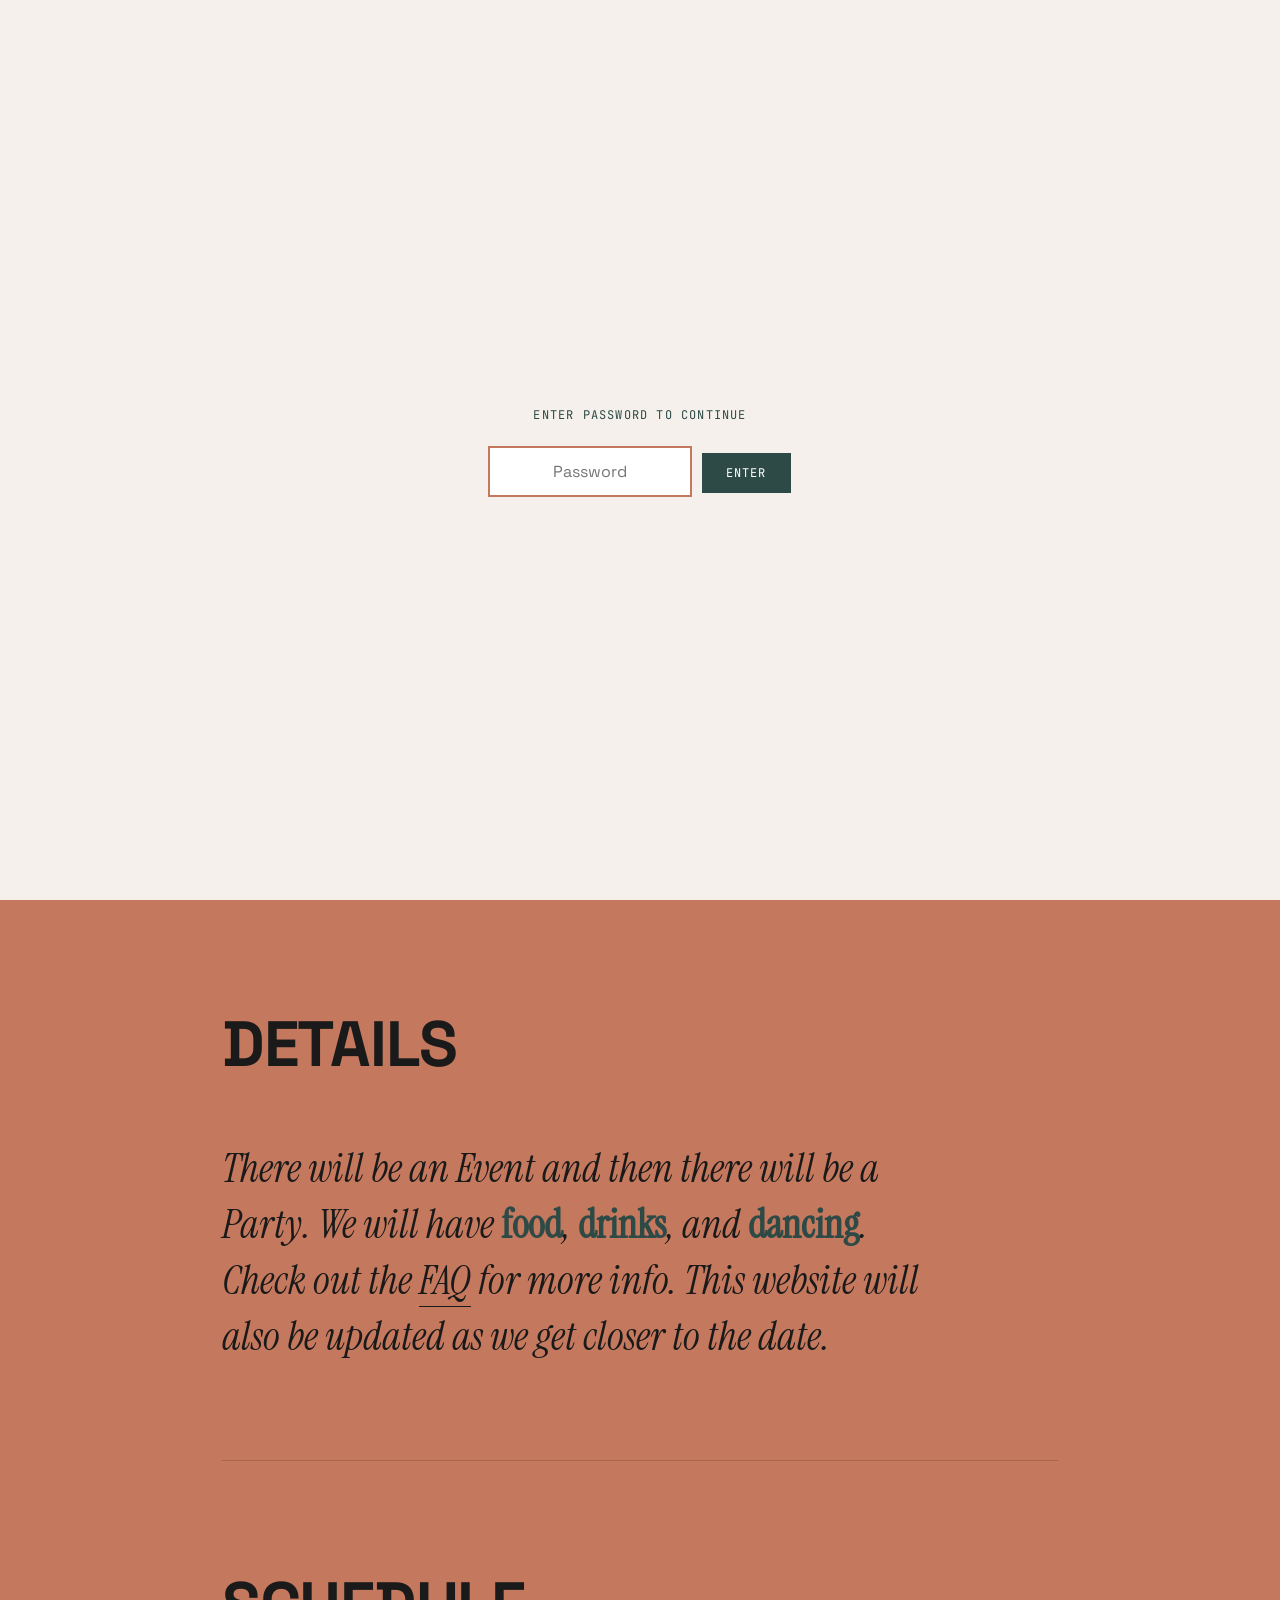
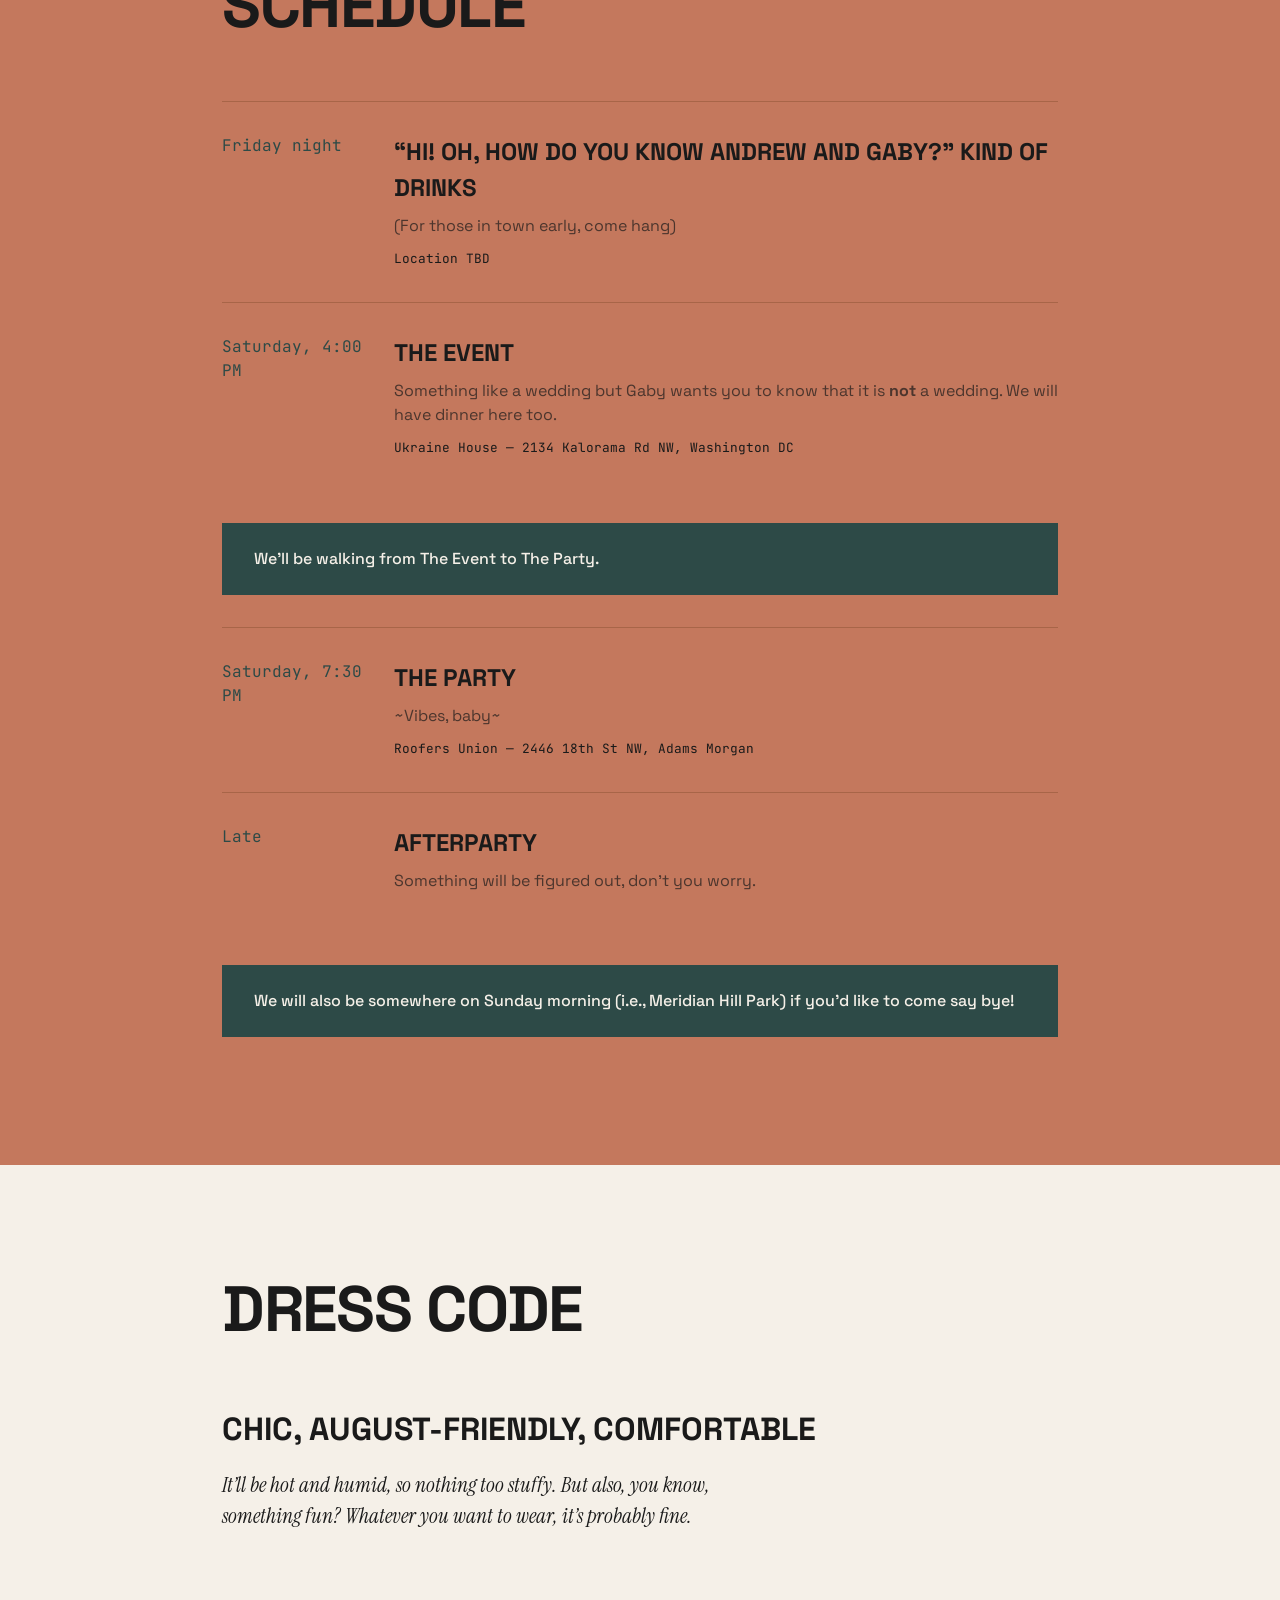
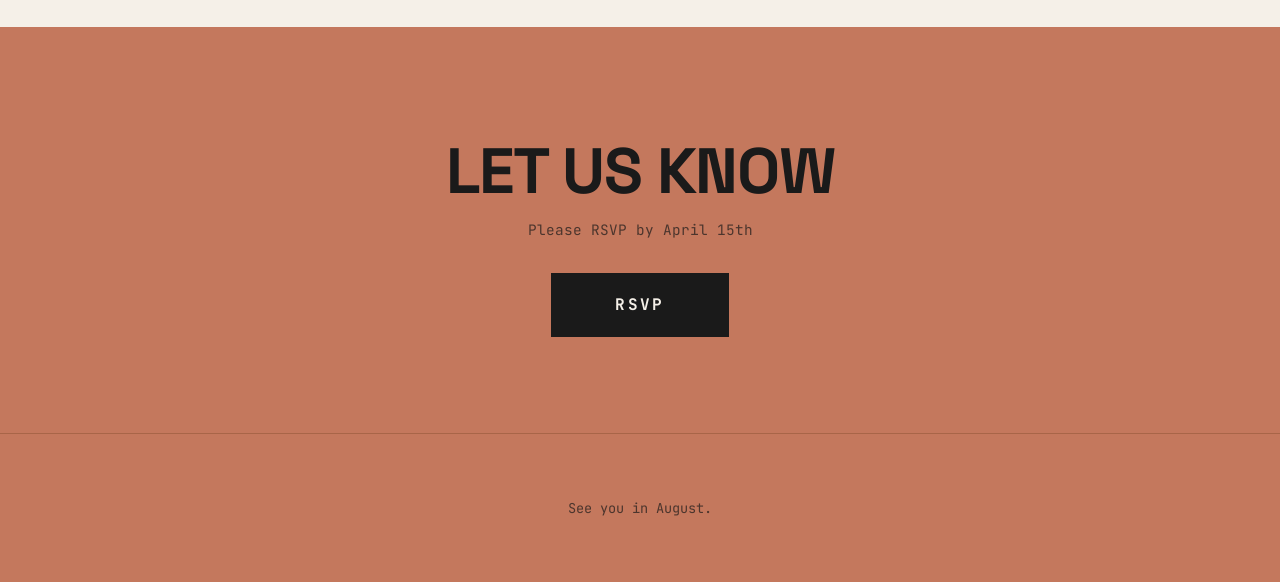
==== index.html @ 10177e4f "din" ====
<!DOCTYPE html>
<html lang="en">
<head>
    <meta charset="UTF-8">
    <meta name="viewport" content="width=device-width, initial-scale=1.0">
    <meta name="robots" content="noindex, nofollow">
    <title>Andrew & Gaby</title>
    <link rel="preconnect" href="https://fonts.googleapis.com">
    <link rel="preconnect" href="https://fonts.gstatic.com" crossorigin>
    <link href="https://fonts.googleapis.com/css2?family=Space+Grotesk:wght@400;500;700&family=Instrument+Serif:ital@0;1&family=JetBrains+Mono:wght@400;500&display=swap" rel="stylesheet">
    <link rel="stylesheet" href="styles.css">
</head>
<body>

    <!-- Password Gate -->
    <div id="password-gate">
        <div class="gate-content">
            <p class="gate-label">Enter password to continue</p>
            <form id="password-form">
                <input type="password" id="password-input" class="gate-input" placeholder="Password" autocomplete="off">
                <button type="submit" class="gate-button">Enter</button>
            </form>
            <p id="password-error" class="gate-error">Incorrect password</p>
        </div>
    </div>
    <style>
        body.locked { overflow: hidden; }
        #password-gate {
            position: fixed;
            top: 0; left: 0; right: 0; bottom: 0;
            background: #f5f0eb;
            display: flex;
            justify-content: center;
            align-items: center;
            z-index: 99999;
            transition: opacity 0.3s ease;
        }
        .gate-content { text-align: center; }
        .gate-label {
            font-family: 'JetBrains Mono', monospace;
            font-size: 12px;
            text-transform: uppercase;
            letter-spacing: 0.1em;
            color: #2d4a47;
            margin-bottom: 1.5rem;
        }
        .gate-input {
            font-family: 'Space Grotesk', sans-serif;
            font-size: 1rem;
            padding: 0.75rem 1rem;
            border: 1px solid #2d4a47;
            background: #fff;
            width: 200px;
            text-align: center;
        }
        .gate-input:focus { outline: 2px solid #c4785d; border-color: transparent; }
        .gate-button {
            font-family: 'JetBrains Mono', monospace;
            font-size: 12px;
            text-transform: uppercase;
            letter-spacing: 0.1em;
            background: #2d4a47;
            color: #fff;
            border: none;
            padding: 0.75rem 1.5rem;
            margin-left: 0.5rem;
            cursor: pointer;
            transition: background 0.2s;
        }
        .gate-button:hover { background: #c4785d; }
        .gate-error {
            font-family: 'Space Grotesk', sans-serif;
            font-size: 0.875rem;
            color: #c4785d;
            margin-top: 1rem;
            display: none;
        }
    </style>
    <script src="auth.js"></script>

    <nav class="nav">
        <a href="index.html" class="nav-logo">A & G</a>
        <div class="nav-links">
            <a href="faq.html">FAQ</a>
            <a href="rsvp.html" class="nav-rsvp">RSVP</a>
        </div>
    </nav>

    <section class="hero">
        <div class="hero-content">
            <p class="hero-tag">An Event is occurring</p>
            <h1 class="hero-names">
                <span>Andrew</span>
                <span class="amp">and</span>
                <span>Gaby</span>
            </h1>
            <div class="hero-meta">
                <div class="hero-meta-item">
                    <span class="label">Date</span>
                    Saturday, August 15th, 2026
                </div>
                <div class="hero-meta-item">
                    <span class="label">Location</span>
                    Washington, DC
                </div>
                <div class="hero-meta-item">
                    <span class="label">Huh? What&rsquo;s this?</span>
                    An Event and then a Party.
                </div>
            </div>
            <a href="rsvp.html" class="hero-cta">RSVP</a>
        </div>
        <div class="hero-photo">
            <div class="hero-photo-frame">
                <img src="IMG_8632.jpeg" alt="Andrew and Gaby">
            </div>
        </div>
    </section>

    <div class="content">
        <section>
            <div class="section-header">
                <h2 class="section-title">Details</h2>
            </div>
            <p class="deal-text">
                There will be an Event and then there will be a Party. We will have <strong>food</strong>,
                <strong>drinks</strong>, and <strong>dancing</strong>.
            </p>
            <p class="deal-text">
                Check out the <a href="faq.html">FAQ</a> for more info. This website will also be updated as we get closer to the date.
            </p>
        </section>

        <section>
            <div class="section-header">
                <h2 class="section-title">Schedule</h2>
            </div>

            <div class="schedule-item">
                <span class="schedule-time">Friday night</span>
                <div class="schedule-event">
                    <h3>&ldquo;Hi! Oh, how do you know Andrew and Gaby?&rdquo; kind of drinks</h3>
                    <p>(For those in town early, come hang)</p>
                    <span class="venue">Location TBD</span>
                </div>
            </div>

            <div class="schedule-item">
                <span class="schedule-time">Saturday, 4:00 PM</span>
                <div class="schedule-event">
                    <h3>The Event</h3>
                    <p> Something like a wedding but Gaby wants you to know that it is <strong>not</strong> a wedding. We will have dinner here too.</p>
                    <span class="venue">Ukraine House — 2134 Kalorama Rd NW, Washington DC</span>
                </div>
            </div>

            <div class="callout">
                We&rsquo;ll be walking from The Event to The Party.
            </div>

            <div class="schedule-item">
                <span class="schedule-time">Saturday, 7:30 PM</span>
                <div class="schedule-event">
                    <h3>The Party</h3>
                    <p>~Vibes, baby~</p>
                    <span class="venue">Roofers Union — 2446 18th St NW, Adams Morgan</span>
                </div>
            </div>

            <div class="schedule-item">
                <span class="schedule-time">Late</span>
                <div class="schedule-event">
                    <h3>Afterparty</h3>
                    <p>Something will be figured out, don&rsquo;t you worry.</p>
                </div>
            </div>

            <div class="callout">
                We will also be somewhere on Sunday morning (i.e., Meridian Hill Park) if you&rsquo;d like to come say bye!
            </div>

        </section>
    </div>

    <section class="dress-section">
        <div class="content">
            <div class="section-header">
                <h2 class="section-title">Dress Code</h2>
            </div>

            <p class="dress-main">Chic, August-friendly, comfortable</p>
            <p class="dress-sub">
                It&rsquo;ll be hot and humid, so nothing too stuffy. But also, you know, something fun? Whatever you want to wear, it&rsquo;s probably fine.
            </p>
        </div>
    </section>

    <div class="content">
        <section class="rsvp-section">
            <h2 class="section-title">Let Us Know</h2>
            <p>Please RSVP by April 15th</p>
            <a href="rsvp.html" class="rsvp-button">RSVP</a>
        </section>
    </div>

    <footer>
        <p class="footer-sub">See you in August.</p>
    </footer>

    <div class="easter-egg" id="easter-egg">are you a bozo?</div>

    <div class="bozo-screen" id="bozo-screen">
        <p class="bozo-text">then you better make an appearance</p>
    </div>

    <style>
        .easter-egg {
            position: fixed;
            bottom: 10px;
            right: 14px;
            font-family: 'JetBrains Mono', monospace;
            font-size: 11px;
            color: #8a5038;
            cursor: pointer;
            opacity: 0.55;
            transition: opacity 0.2s;
            z-index: 50;
        }
        .easter-egg:hover {
            opacity: 0.85;
        }
        .bozo-screen {
            position: fixed;
            top: 0;
            left: 0;
            right: 0;
            bottom: 0;
            background: #000;
            display: flex;
            justify-content: center;
            align-items: center;
            z-index: 9999;
            opacity: 0;
            pointer-events: none;
            transition: opacity 0.8s ease;
        }
        .bozo-screen.active {
            opacity: 1;
            pointer-events: auto;
        }
        .bozo-text {
            font-family: 'Instrument Serif', serif;
            font-style: italic;
            font-size: clamp(1.5rem, 5vw, 3rem);
            color: #fff;
            text-align: center;
            padding: 2rem;
            opacity: 0;
            transform: translateY(20px);
            transition: opacity 1.2s ease 0.5s, transform 1.2s ease 0.5s;
        }
        .bozo-screen.active .bozo-text {
            opacity: 1;
            transform: translateY(0);
        }
    </style>

    <script>
        const easterEgg = document.getElementById('easter-egg');
        const bozoScreen = document.getElementById('bozo-screen');

        easterEgg.addEventListener('click', () => {
            bozoScreen.classList.add('active');
        });

        bozoScreen.addEventListener('click', () => {
            bozoScreen.classList.remove('active');
        });
    </script>

</body>
</html>
---- styles.css ----
:root {
    --bg: #c4785d;
    --bg-dark: #a86548;
    --white: #faf8f5;
    --cream: #f5f0e8;
    --ink: #1a1a1a;
    --accent: #2d4a47;
}

* {
    margin: 0;
    padding: 0;
    box-sizing: border-box;
}

html {
    scroll-behavior: smooth;
}

body {
    font-family: 'Space Grotesk', sans-serif;
    background-color: var(--bg);
    color: var(--ink);
    line-height: 1.5;
    overflow-x: hidden;
}

::selection {
    background: var(--accent);
    color: var(--white);
}

a {
    color: var(--ink);
    text-decoration: none;
    border-bottom: 1px solid var(--ink);
}

a:hover {
    background: var(--ink);
    color: var(--cream);
}

/* Nav */
.nav {
    position: fixed;
    top: 0;
    left: 0;
    right: 0;
    display: flex;
    justify-content: space-between;
    align-items: center;
    padding: 1.5rem 2rem;
    z-index: 100;
}

.nav-logo {
    font-family: 'JetBrains Mono', monospace;
    font-size: 0.9rem;
    border: none;
}

.nav-logo:hover {
    background: none;
    color: var(--ink);
}

.nav-links {
    display: flex;
    gap: 2rem;
}

.nav-links a {
    font-family: 'JetBrains Mono', monospace;
    font-size: 0.8rem;
    text-transform: uppercase;
    letter-spacing: 0.1em;
    border: none;
}

.nav-links a:hover {
    background: none;
    color: var(--accent);
}

.nav-rsvp {
    padding: 0.5rem 1rem;
    border: 1px solid var(--ink) !important;
}

.nav-rsvp:hover {
    background: var(--ink) !important;
    color: var(--cream) !important;
}

/* Hero */
.hero {
    min-height: 100vh;
    display: grid;
    grid-template-columns: 1fr 1fr;
    align-items: center;
    padding: 2rem;
    gap: 4rem;
}

.hero-content {
    display: flex;
    flex-direction: column;
    justify-content: center;
}

.hero-tag {
    font-family: 'JetBrains Mono', monospace;
    font-size: 0.75rem;
    text-transform: uppercase;
    letter-spacing: 0.2em;
    color: var(--accent);
    margin-bottom: 2rem;
}

.hero-names {
    font-size: clamp(3rem, 10vw, 8rem);
    font-weight: 700;
    line-height: 0.9;
    text-transform: uppercase;
    letter-spacing: -0.03em;
}

.hero-names span {
    display: block;
}

.hero-names .amp {
    font-family: 'Instrument Serif', serif;
    font-style: italic;
    font-weight: 400;
    color: var(--accent);
    font-size: 0.6em;
    text-transform: lowercase;
}

.hero-meta {
    margin-top: 3rem;
    display: flex;
    gap: 3rem;
    flex-wrap: wrap;
}

.hero-meta-item {
    font-family: 'JetBrains Mono', monospace;
    font-size: 0.85rem;
}

.hero-meta-item .label {
    color: var(--accent);
    display: block;
    margin-bottom: 0.25rem;
}

.hero-cta {
    margin-top: 3rem;
    display: inline-block;
    padding: 1rem 3rem;
    border: 2px solid var(--ink);
    font-family: 'JetBrains Mono', monospace;
    font-size: 1rem;
    text-transform: uppercase;
    letter-spacing: 0.15em;
    transition: all 0.2s ease;
    align-self: flex-start;
}

.hero-cta:hover {
    background: var(--ink);
    color: var(--cream);
}

/* Hero photo */
.hero-photo {
    display: flex;
    justify-content: center;
    align-items: center;
}

.hero-photo-frame {
    position: relative;
    width: 100%;
    max-width: 450px;
    aspect-ratio: 1;
}

.hero-photo-frame::before {
    content: '';
    position: absolute;
    top: 12px;
    left: 12px;
    right: -12px;
    bottom: -12px;
    background: var(--accent);
    z-index: 0;
}

.hero-photo-frame img {
    position: relative;
    width: 100%;
    height: 100%;
    object-fit: cover;
    object-position: center 30%;
    z-index: 1;
    border: 4px solid var(--cream);
}

/* Main content */
.content {
    max-width: 900px;
    margin: 0 auto;
    padding: 0 2rem;
}

section {
    padding: 6rem 0;
    border-bottom: 1px solid var(--bg-dark);
}

section:last-of-type {
    border-bottom: none;
}

.section-header {
    display: flex;
    justify-content: space-between;
    align-items: baseline;
    margin-bottom: 3rem;
    flex-wrap: wrap;
    gap: 1rem;
}

.section-title {
    font-size: clamp(2rem, 8vw, 4rem);
    font-weight: 700;
    text-transform: uppercase;
    letter-spacing: -0.02em;
}

.section-number {
    font-family: 'JetBrains Mono', monospace;
    font-size: 0.85rem;
    color: var(--accent);
}

/* The Deal section */
.deal-text {
    font-family: 'Instrument Serif', serif;
    font-size: clamp(1.5rem, 4vw, 2.5rem);
    font-style: italic;
    line-height: 1.4;
    max-width: 700px;
}

.deal-text strong {
    color: var(--accent);
    font-style: normal;
}

/* Schedule */
.schedule-item {
    display: grid;
    grid-template-columns: 140px 1fr;
    gap: 2rem;
    padding: 2rem 0;
    border-top: 1px solid var(--bg-dark);
}

.schedule-item:first-of-type {
    border-top: none;
}

.schedule-time {
    font-family: 'JetBrains Mono', monospace;
    font-size: 1rem;
    color: var(--accent);
}

.schedule-event h3 {
    font-size: 1.5rem;
    font-weight: 700;
    text-transform: uppercase;
    margin-bottom: 0.5rem;
}

.schedule-event p {
    color: var(--ink);
    opacity: 0.7;
    margin-bottom: 0.5rem;
}

.schedule-event .venue {
    font-family: 'JetBrains Mono', monospace;
    font-size: 0.8rem;
}

.callout {
    background: var(--accent);
    color: var(--cream);
    padding: 1.5rem 2rem;
    margin: 2rem 0;
    font-weight: 500;
}

/* Dress code */
.dress-section {
    background: var(--cream);
    color: var(--ink);
    margin: 0;
    padding: 6rem 2rem;
}

.dress-section .section-title {
    color: var(--ink);
}

.dress-section .section-number {
    color: var(--bg);
}

.dress-main {
    font-size: 2rem;
    font-weight: 700;
    text-transform: uppercase;
    margin-bottom: 1rem;
}

.dress-sub {
    font-family: 'Instrument Serif', serif;
    font-size: 1.3rem;
    font-style: italic;
    max-width: 500px;
}

/* Info grid */
.info-grid {
    display: grid;
    grid-template-columns: repeat(auto-fit, minmax(280px, 1fr));
    gap: 1px;
    background: var(--bg-dark);
    margin-top: 2rem;
}

.info-card {
    background: var(--bg);
    padding: 2rem;
}

.info-card h3 {
    font-size: 1rem;
    text-transform: uppercase;
    letter-spacing: 0.05em;
    margin-bottom: 1rem;
    color: var(--accent);
}

.info-card p {
    opacity: 0.8;
    font-size: 0.95rem;
}

/* RSVP section */
.rsvp-section {
    text-align: center;
    padding: 6rem 0;
}

.rsvp-section p {
    opacity: 0.7;
    margin-bottom: 2rem;
    font-family: 'JetBrains Mono', monospace;
    font-size: 0.9rem;
}

.rsvp-button {
    display: inline-block;
    padding: 1.25rem 4rem;
    background: var(--ink);
    color: var(--cream);
    font-family: 'JetBrains Mono', monospace;
    font-size: 1rem;
    font-weight: 700;
    text-transform: uppercase;
    letter-spacing: 0.15em;
    border: none;
    transition: all 0.2s ease;
}

.rsvp-button:hover {
    background: var(--accent);
    color: var(--white);
}

/* Footer */
footer {
    padding: 4rem 2rem;
    text-align: center;
    border-top: 1px solid var(--bg-dark);
}

.footer-sub {
    font-family: 'JetBrains Mono', monospace;
    font-size: 0.85rem;
    opacity: 0.7;
}

/* Page header (for sub-pages) */
.page-header {
    padding: 8rem 2rem 4rem;
    border-bottom: 1px solid var(--bg-dark);
}

.page-header h1 {
    font-size: clamp(3rem, 10vw, 6rem);
    font-weight: 700;
    text-transform: uppercase;
    letter-spacing: -0.02em;
}

/* FAQ styles */
.faq-item {
    padding: 2rem 0;
    border-bottom: 1px solid var(--bg-dark);
}

.faq-item:last-child {
    border-bottom: none;
}

.faq-question {
    font-size: 1.2rem;
    font-weight: 700;
    text-transform: uppercase;
    margin-bottom: 1rem;
    color: var(--accent);
}

.faq-answer {
    opacity: 0.8;
    max-width: 600px;
    line-height: 1.7;
}

/* Form styles */
.form-section {
    padding: 4rem 0;
}

.form-group {
    margin-bottom: 2rem;
}

.form-label {
    display: block;
    font-family: 'JetBrains Mono', monospace;
    font-size: 0.8rem;
    text-transform: uppercase;
    letter-spacing: 0.1em;
    margin-bottom: 0.75rem;
    color: var(--accent);
}

.form-input,
.form-select,
.form-textarea {
    width: 100%;
    padding: 1rem;
    background: var(--cream);
    border: 2px solid var(--bg-dark);
    color: var(--ink);
    font-family: 'Space Grotesk', sans-serif;
    font-size: 1rem;
    transition: border-color 0.2s ease;
}

.form-input:focus,
.form-select:focus,
.form-textarea:focus {
    outline: none;
    border-color: var(--accent);
}

.form-select {
    cursor: pointer;
    appearance: none;
    background-image: url("data:image/svg+xml,%3Csvg xmlns='http://www.w3.org/2000/svg' width='12' height='12' viewBox='0 0 12 12'%3E%3Cpath fill='%232d4a47' d='M6 8L1 3h10z'/%3E%3C/svg%3E");
    background-repeat: no-repeat;
    background-position: right 1rem center;
}

.form-select option {
    background: var(--cream);
    color: var(--ink);
}

.form-textarea {
    min-height: 120px;
    resize: vertical;
}

.form-row {
    display: grid;
    grid-template-columns: repeat(auto-fit, minmax(200px, 1fr));
    gap: 2rem;
}

.form-submit {
    display: inline-block;
    padding: 1.25rem 4rem;
    background: var(--ink);
    color: var(--cream);
    font-family: 'JetBrains Mono', monospace;
    font-size: 1rem;
    font-weight: 700;
    text-transform: uppercase;
    letter-spacing: 0.15em;
    border: none;
    cursor: pointer;
    transition: all 0.2s ease;
    margin-top: 1rem;
}

.form-submit:hover {
    background: var(--accent);
    color: var(--white);
}

.form-note {
    font-size: 0.85rem;
    opacity: 0.7;
    margin-top: 0.5rem;
}

/* Success message */
.success-message {
    display: none;
    text-align: center;
    padding: 4rem 2rem;
}

.success-message.show {
    display: block;
}

.success-message h2 {
    font-size: 2rem;
    margin-bottom: 1rem;
}

.success-message p {
    opacity: 0.7;
}

/* Back link */
.back-link {
    display: inline-block;
    font-family: 'JetBrains Mono', monospace;
    font-size: 0.85rem;
    opacity: 0.7;
    border: none;
    margin-bottom: 2rem;
}

.back-link:hover {
    opacity: 1;
    background: none;
}

.back-link::before {
    content: '<- ';
}

/* Mobile */
@media (max-width: 900px) {
    .hero {
        grid-template-columns: 1fr;
        gap: 3rem;
        padding-top: 6rem;
    }

    .hero-photo {
        order: -1;
    }

    .hero-photo-frame {
        max-width: 350px;
    }
}

@media (max-width: 600px) {
    .schedule-item {
        grid-template-columns: 1fr;
        gap: 0.5rem;
    }

    .hero-meta {
        gap: 2rem;
    }

    .nav {
        padding: 1rem;
    }

    .nav-links {
        gap: 1rem;
    }

    .form-row {
        grid-template-columns: 1fr;
    }

    .hero-photo-frame {
        max-width: 280px;
    }
}

/* Hover states */
.schedule-item:hover .schedule-time {
    color: var(--ink);
}

.info-card:hover h3 {
    color: var(--ink);
}
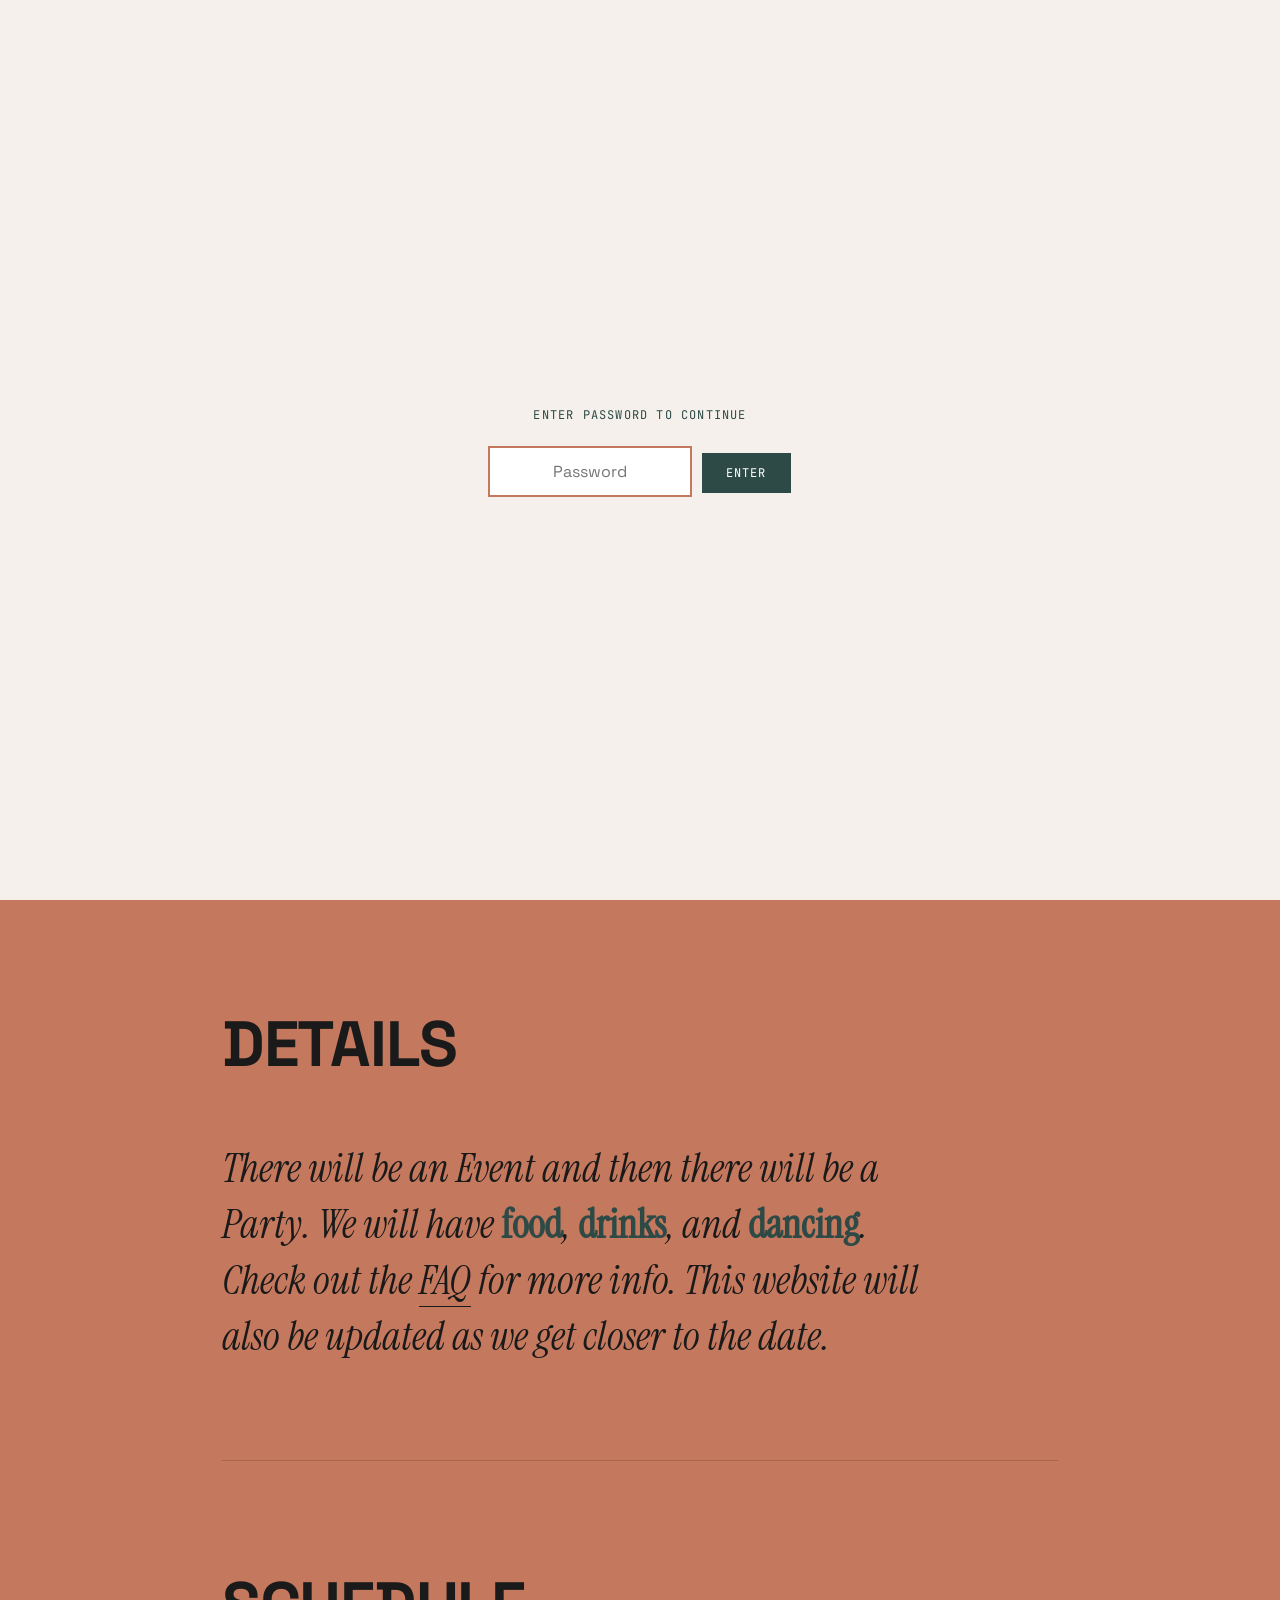
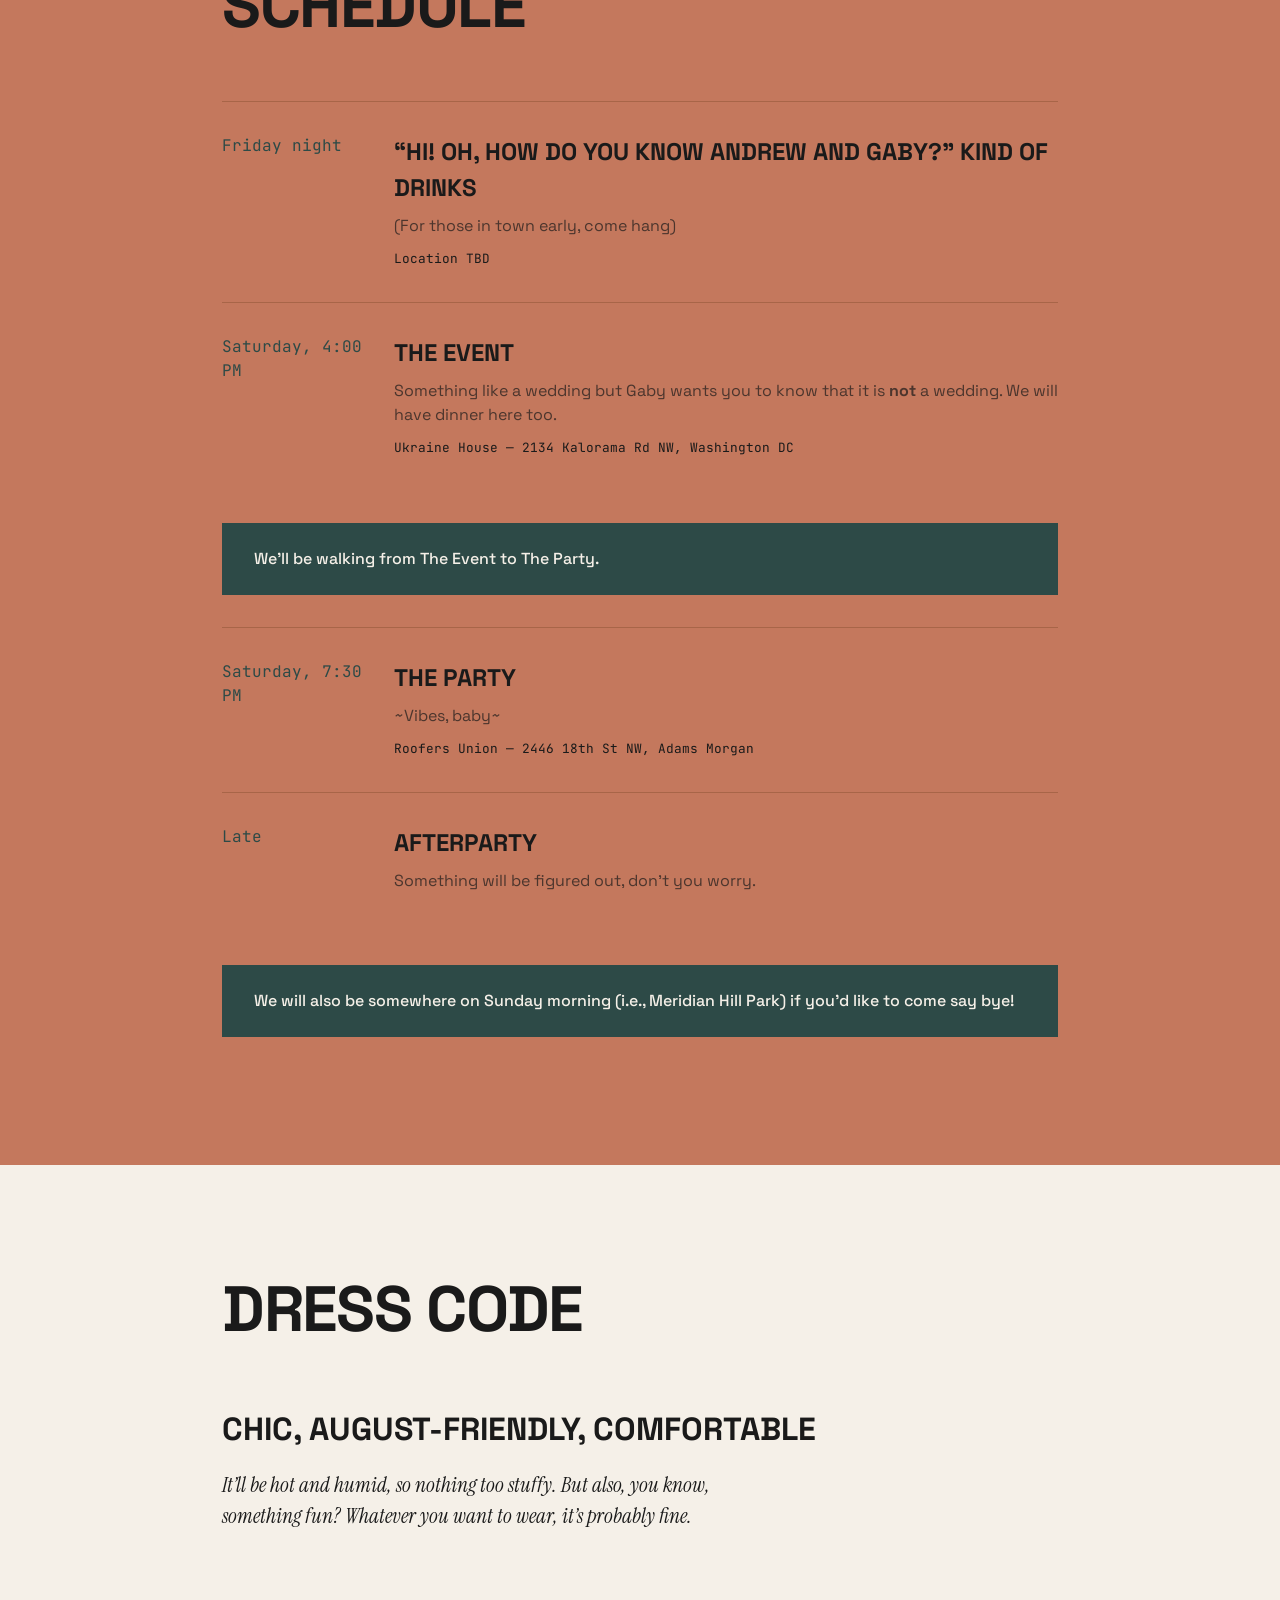
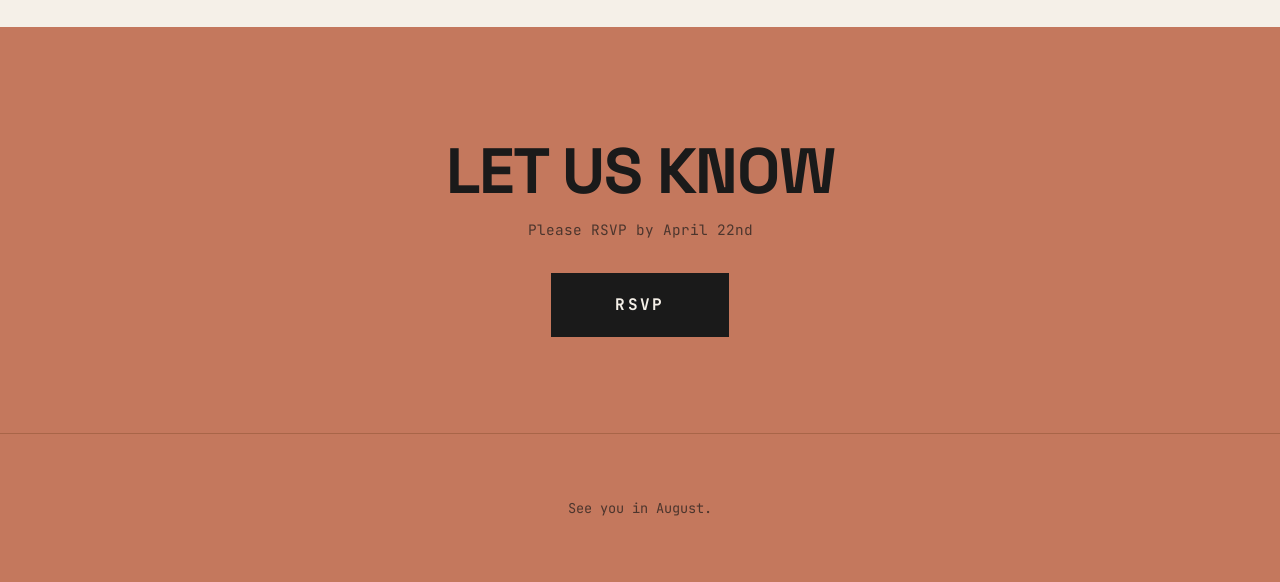
==== commit a71514a1: "rsvp" ====
--- a/index.html
+++ b/index.html
@@ -198,7 +198,7 @@
     <div class="content">
         <section class="rsvp-section">
             <h2 class="section-title">Let Us Know</h2>
-            <p>Please RSVP by April 15th</p>
+            <p>Please RSVP by April 22nd</p>
             <a href="rsvp.html" class="rsvp-button">RSVP</a>
         </section>
     </div>
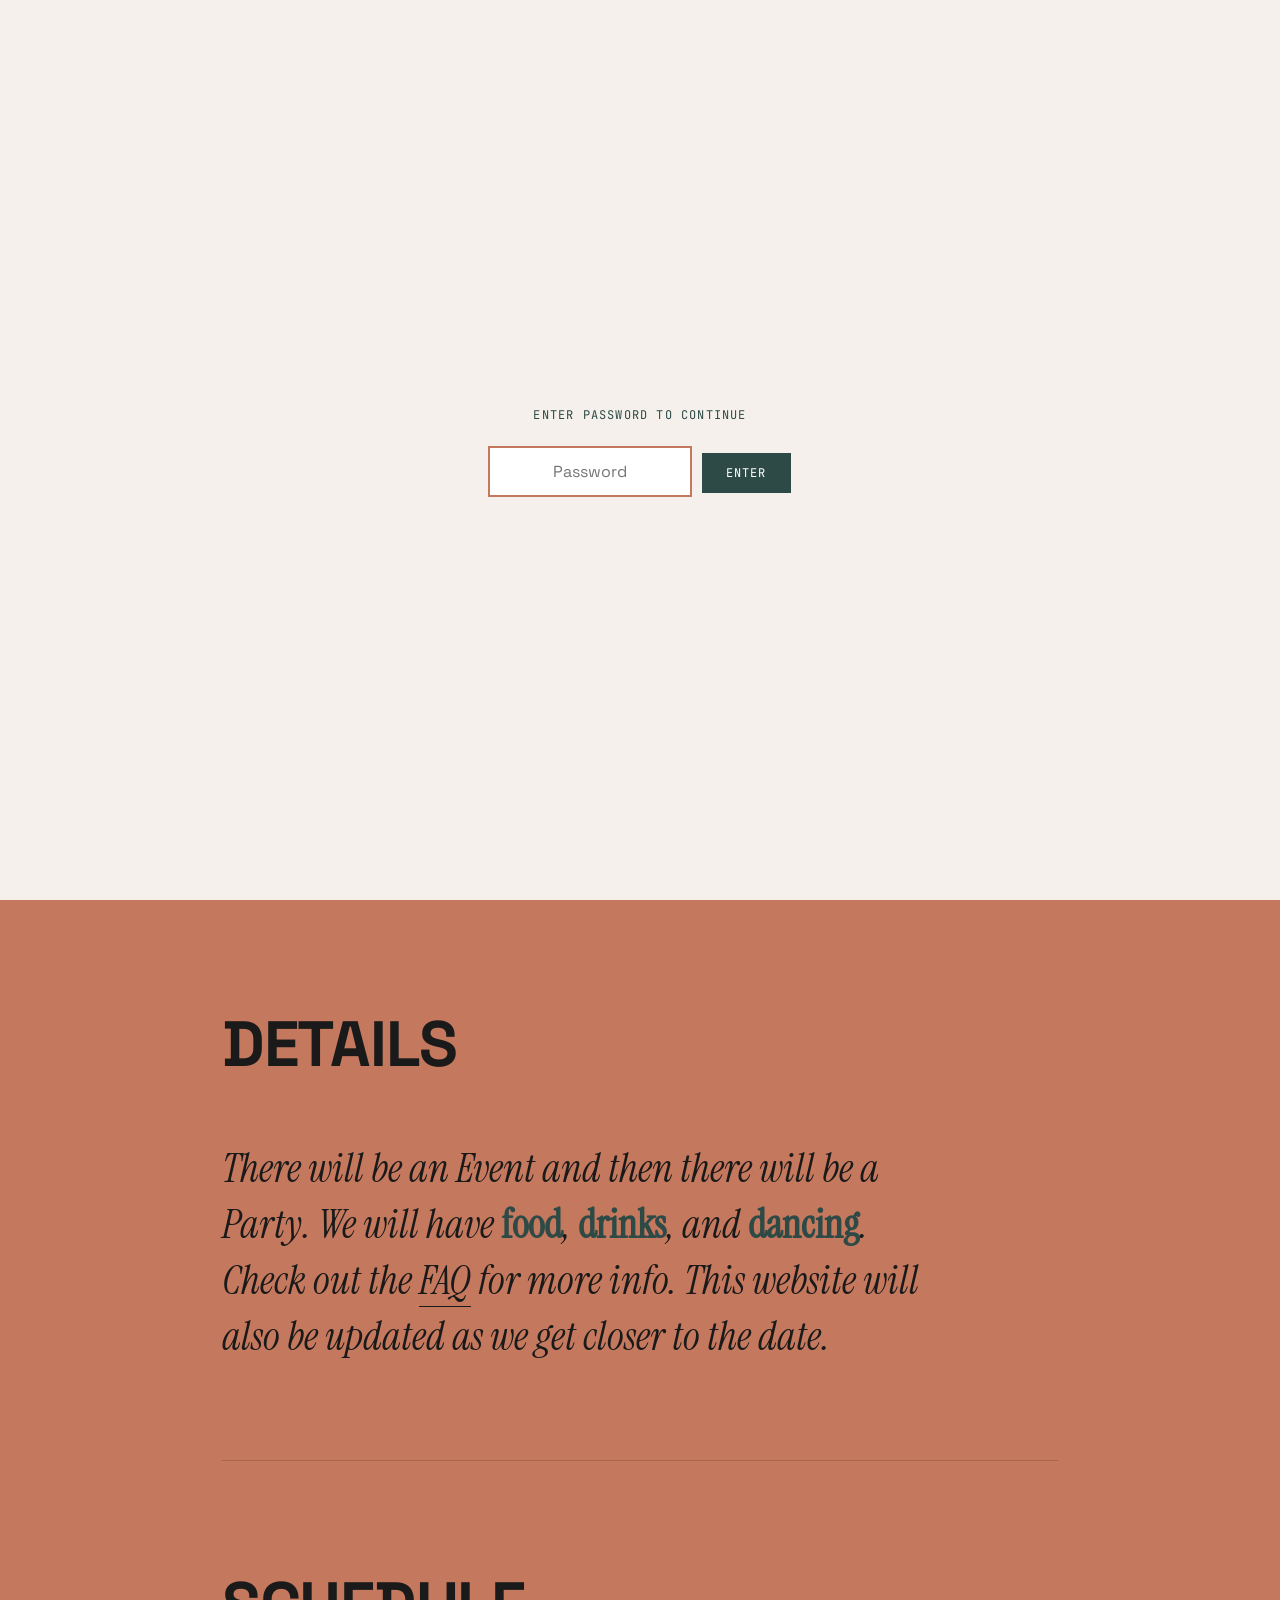
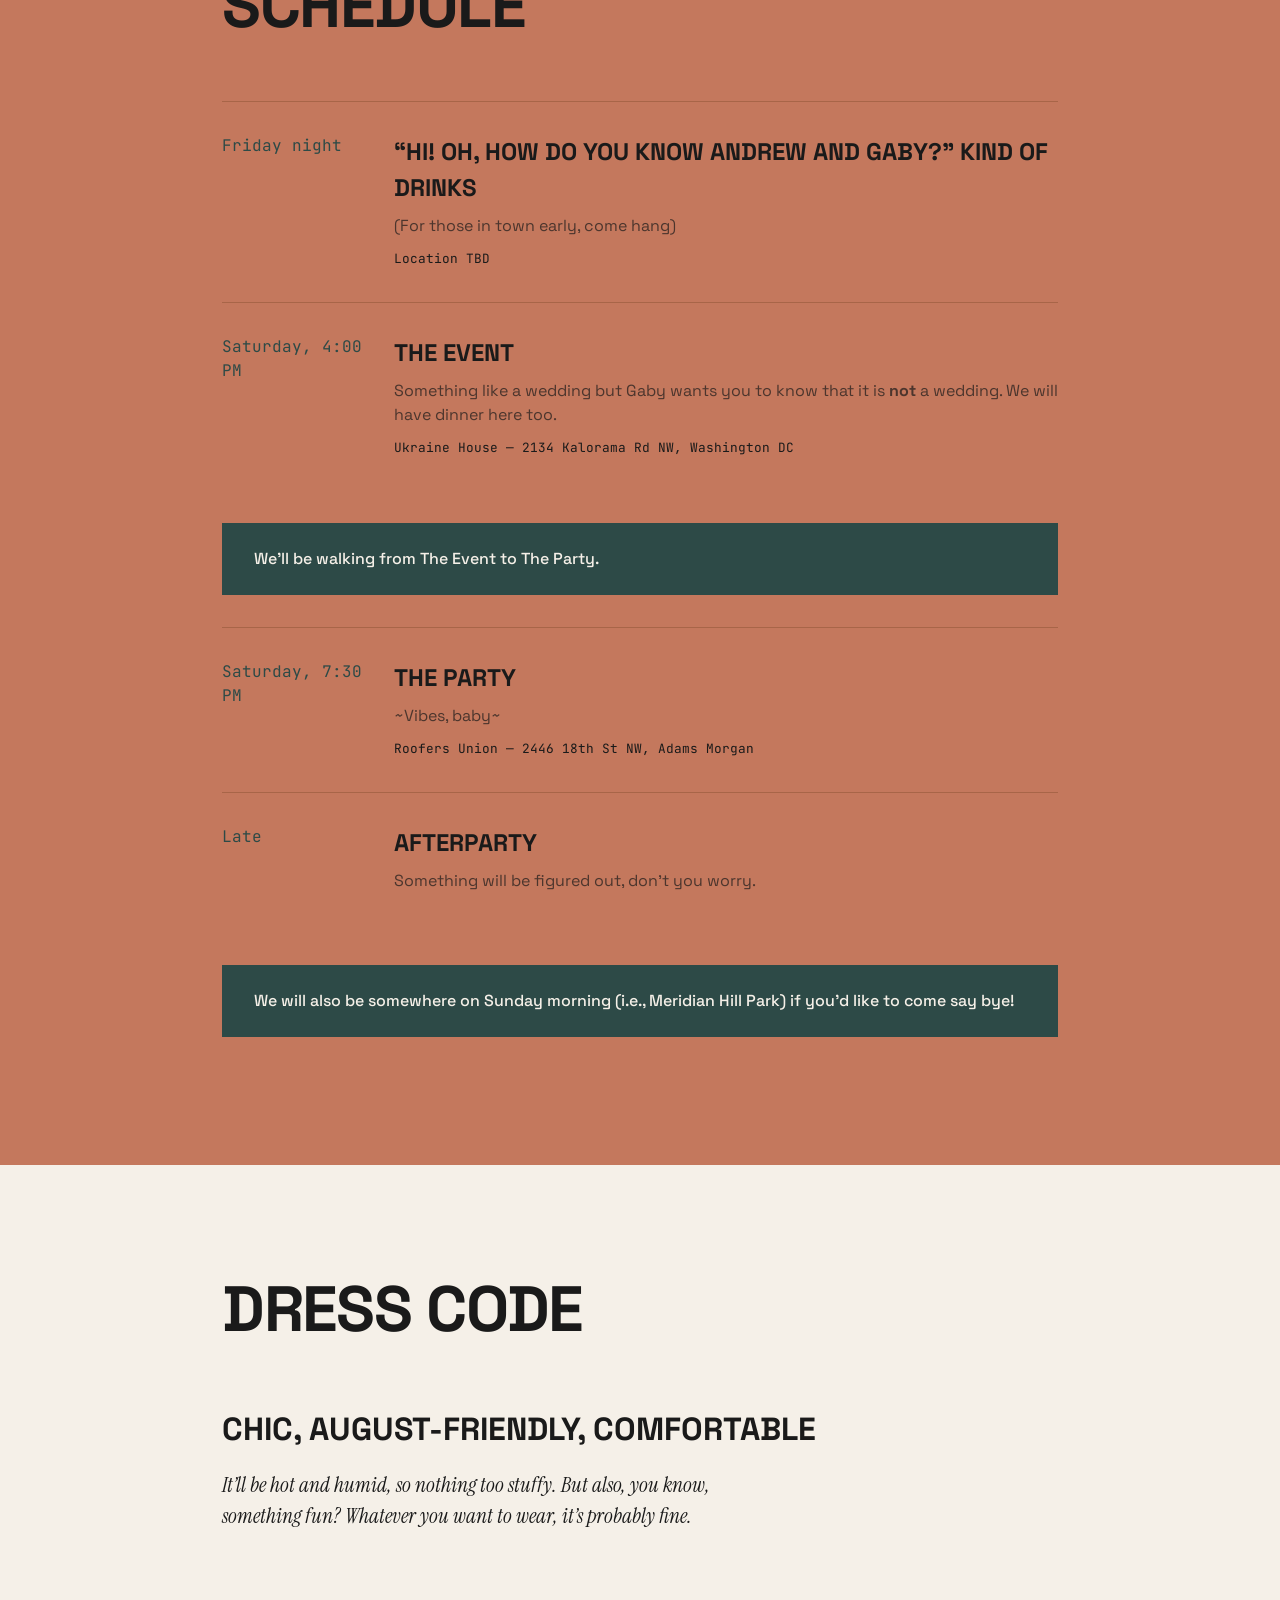
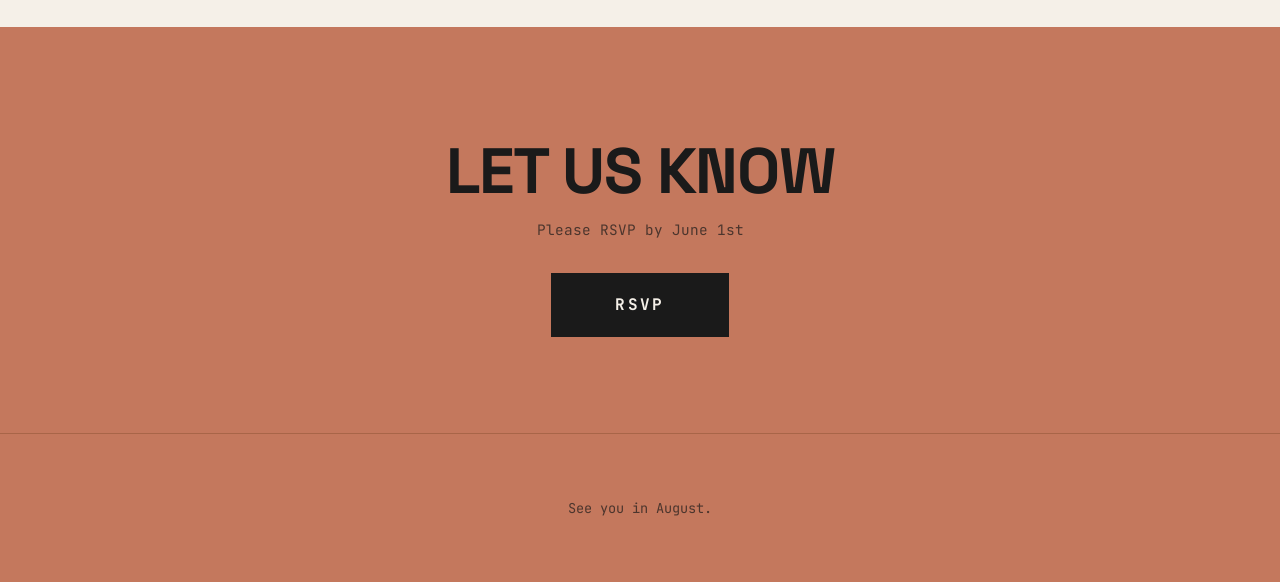
==== commit f7bad96b: "Update index.html" ====
--- a/index.html
+++ b/index.html
@@ -198,7 +198,7 @@
     <div class="content">
         <section class="rsvp-section">
             <h2 class="section-title">Let Us Know</h2>
-            <p>Please RSVP by April 22nd</p>
+            <p>Please RSVP by June 1st</p>
             <a href="rsvp.html" class="rsvp-button">RSVP</a>
         </section>
     </div>
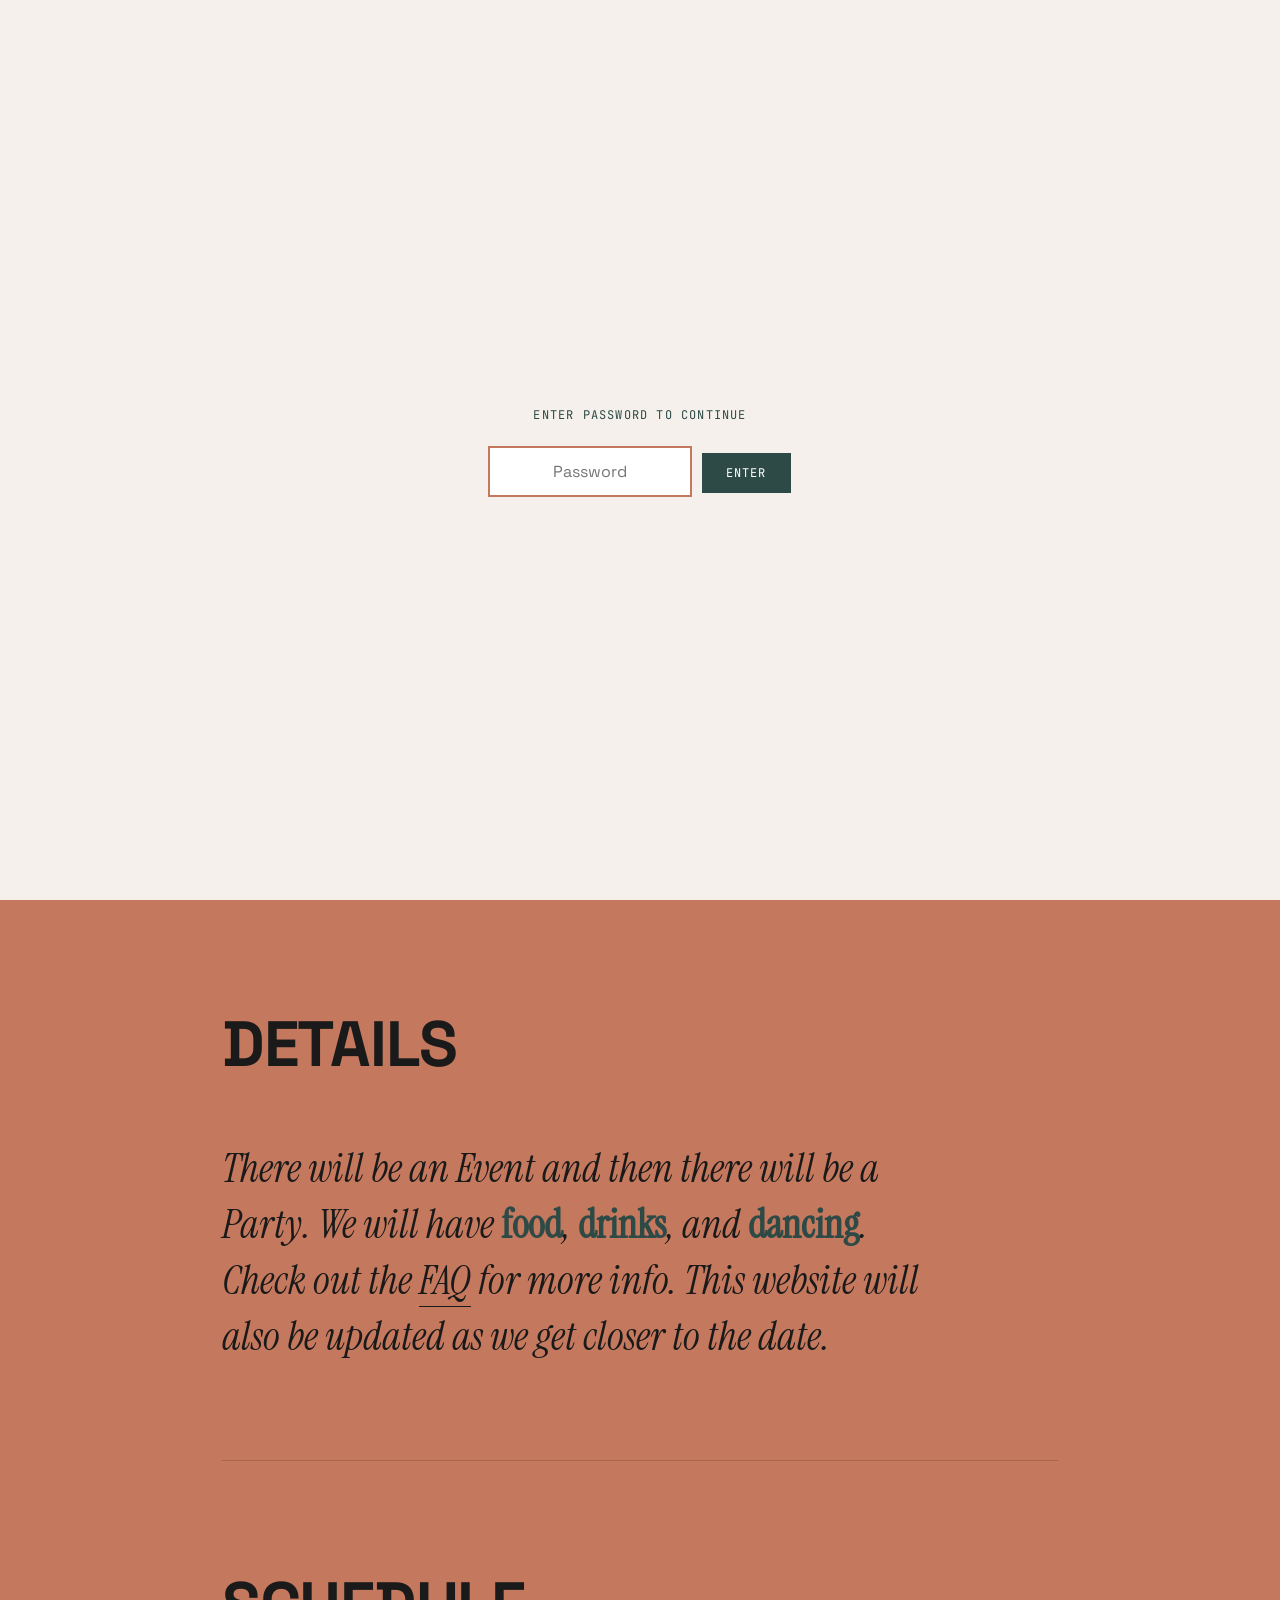
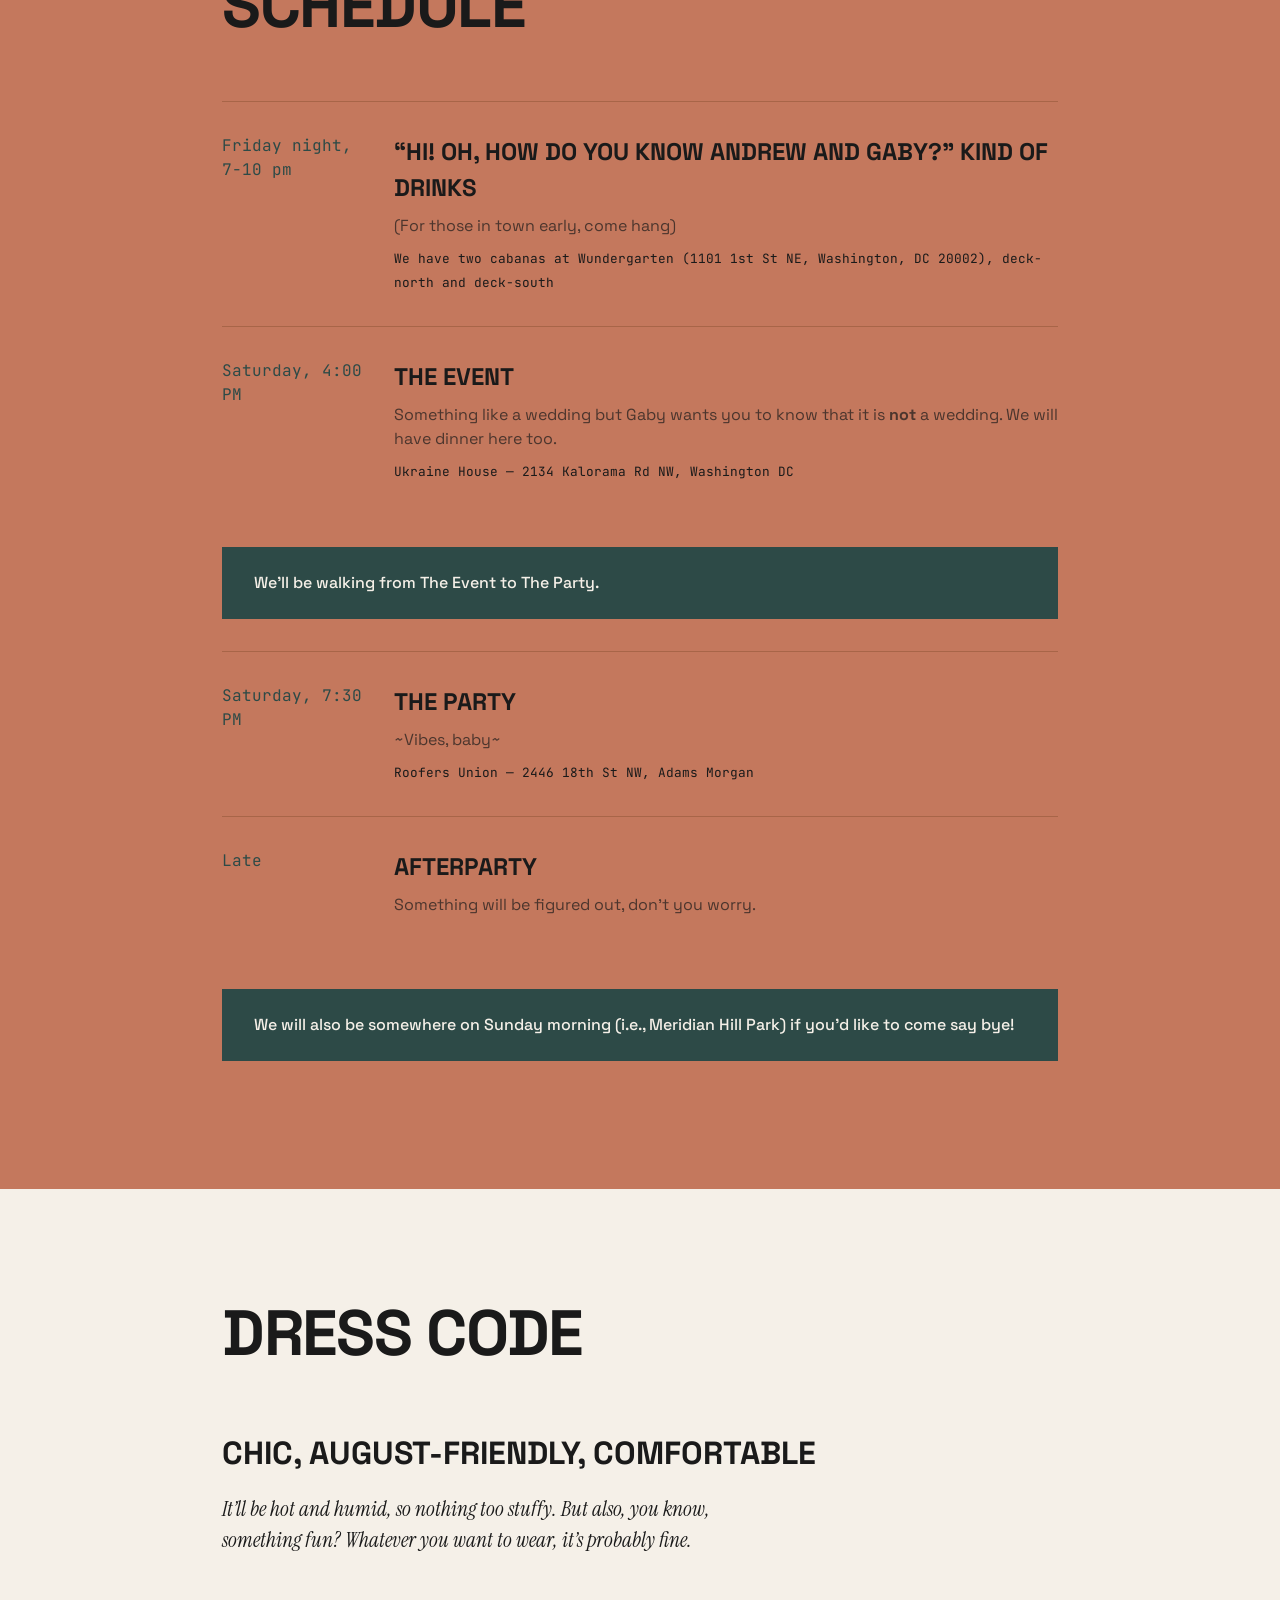
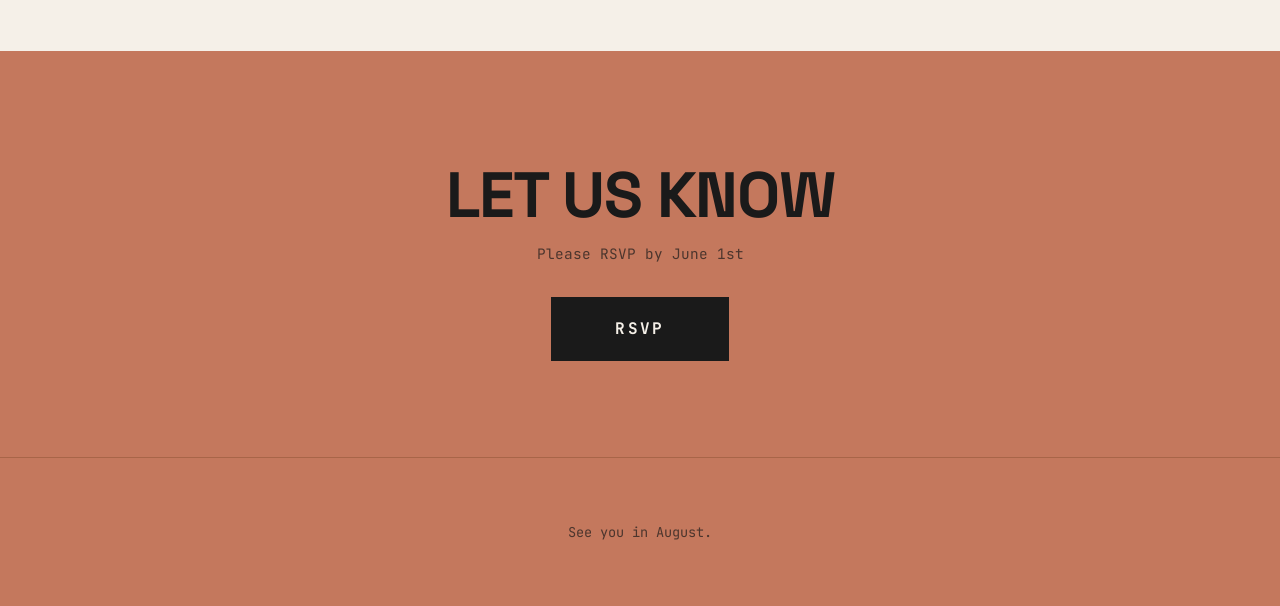
==== commit 4bf6c29b: "added friday" ====
--- a/index.html
+++ b/index.html
@@ -137,11 +137,11 @@
             </div>
 
             <div class="schedule-item">
-                <span class="schedule-time">Friday night</span>
+                <span class="schedule-time">Friday night, 7-10 pm</span>
                 <div class="schedule-event">
                     <h3>&ldquo;Hi! Oh, how do you know Andrew and Gaby?&rdquo; kind of drinks</h3>
                     <p>(For those in town early, come hang)</p>
-                    <span class="venue">Location TBD</span>
+                    <span class="venue">We have two cabanas at Wundergarten (1101 1st St NE, Washington, DC 20002), deck-north and deck-south</span>
                 </div>
             </div>
 
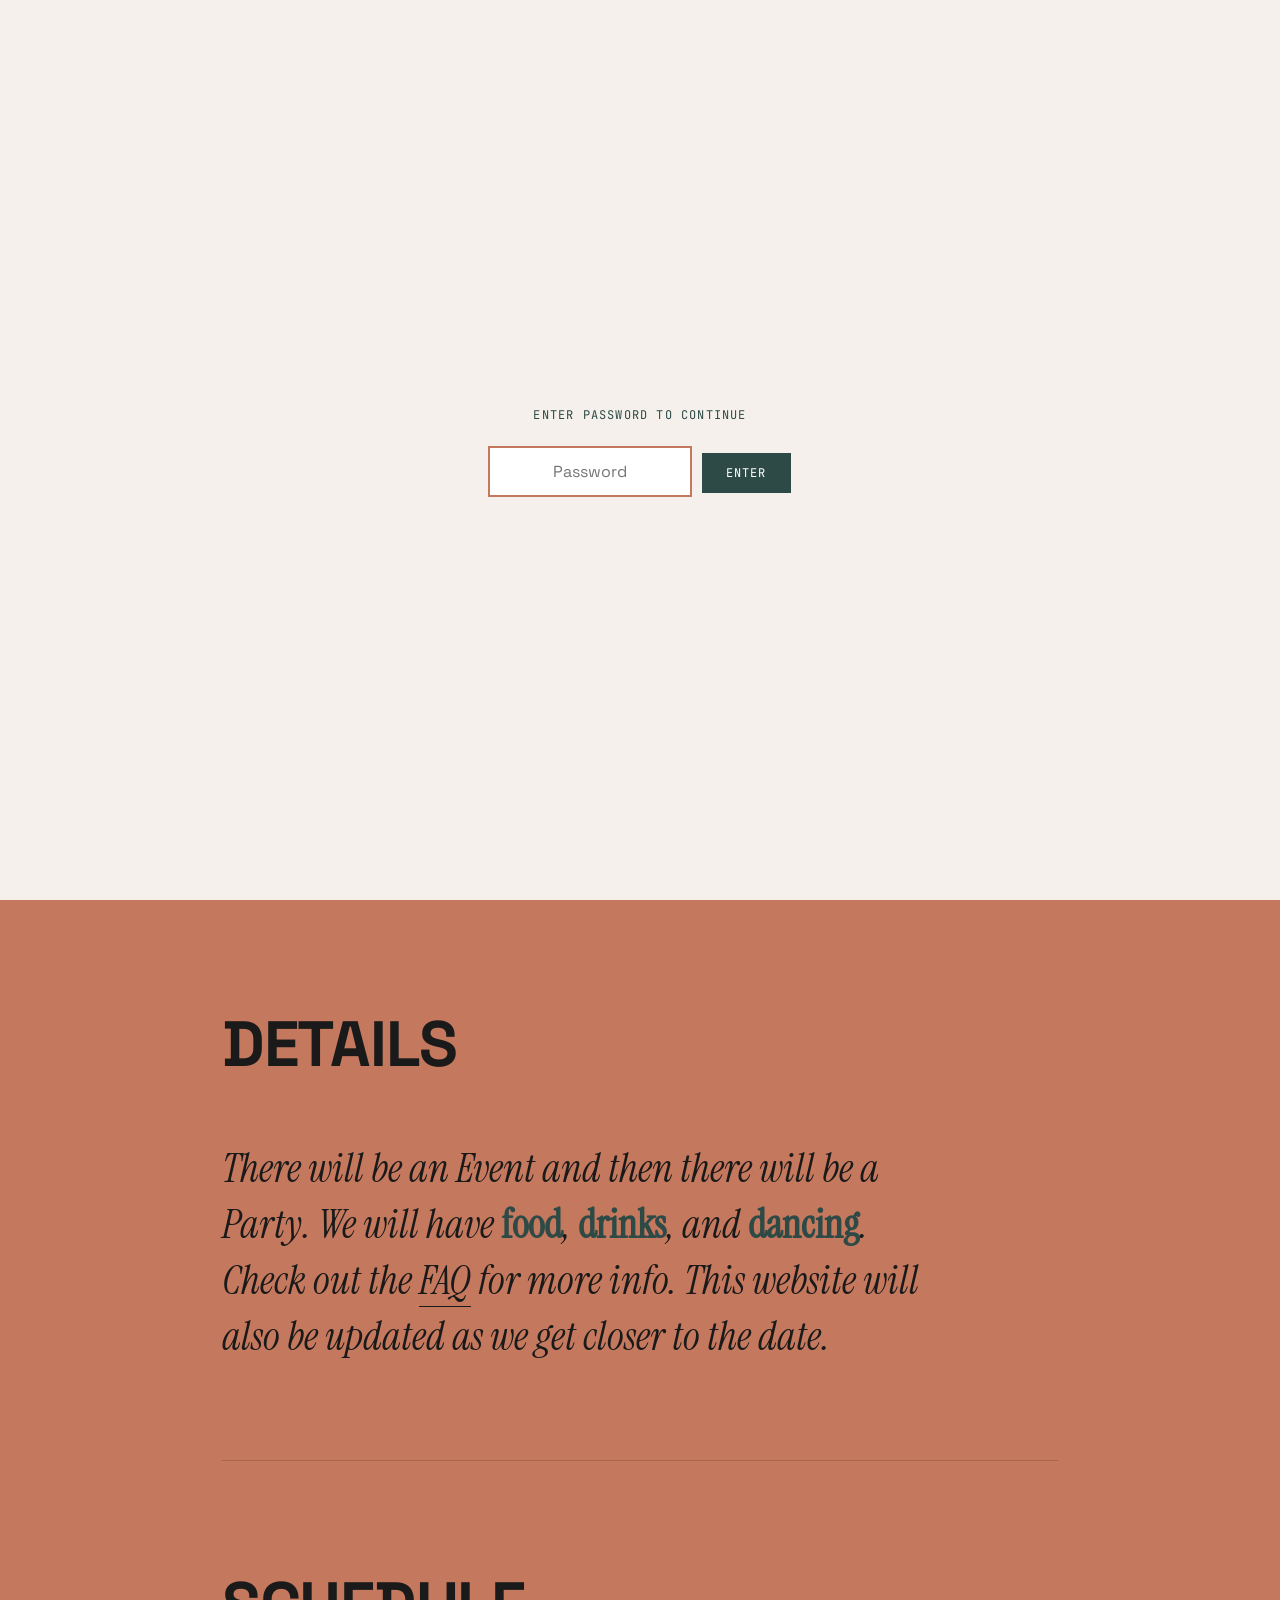
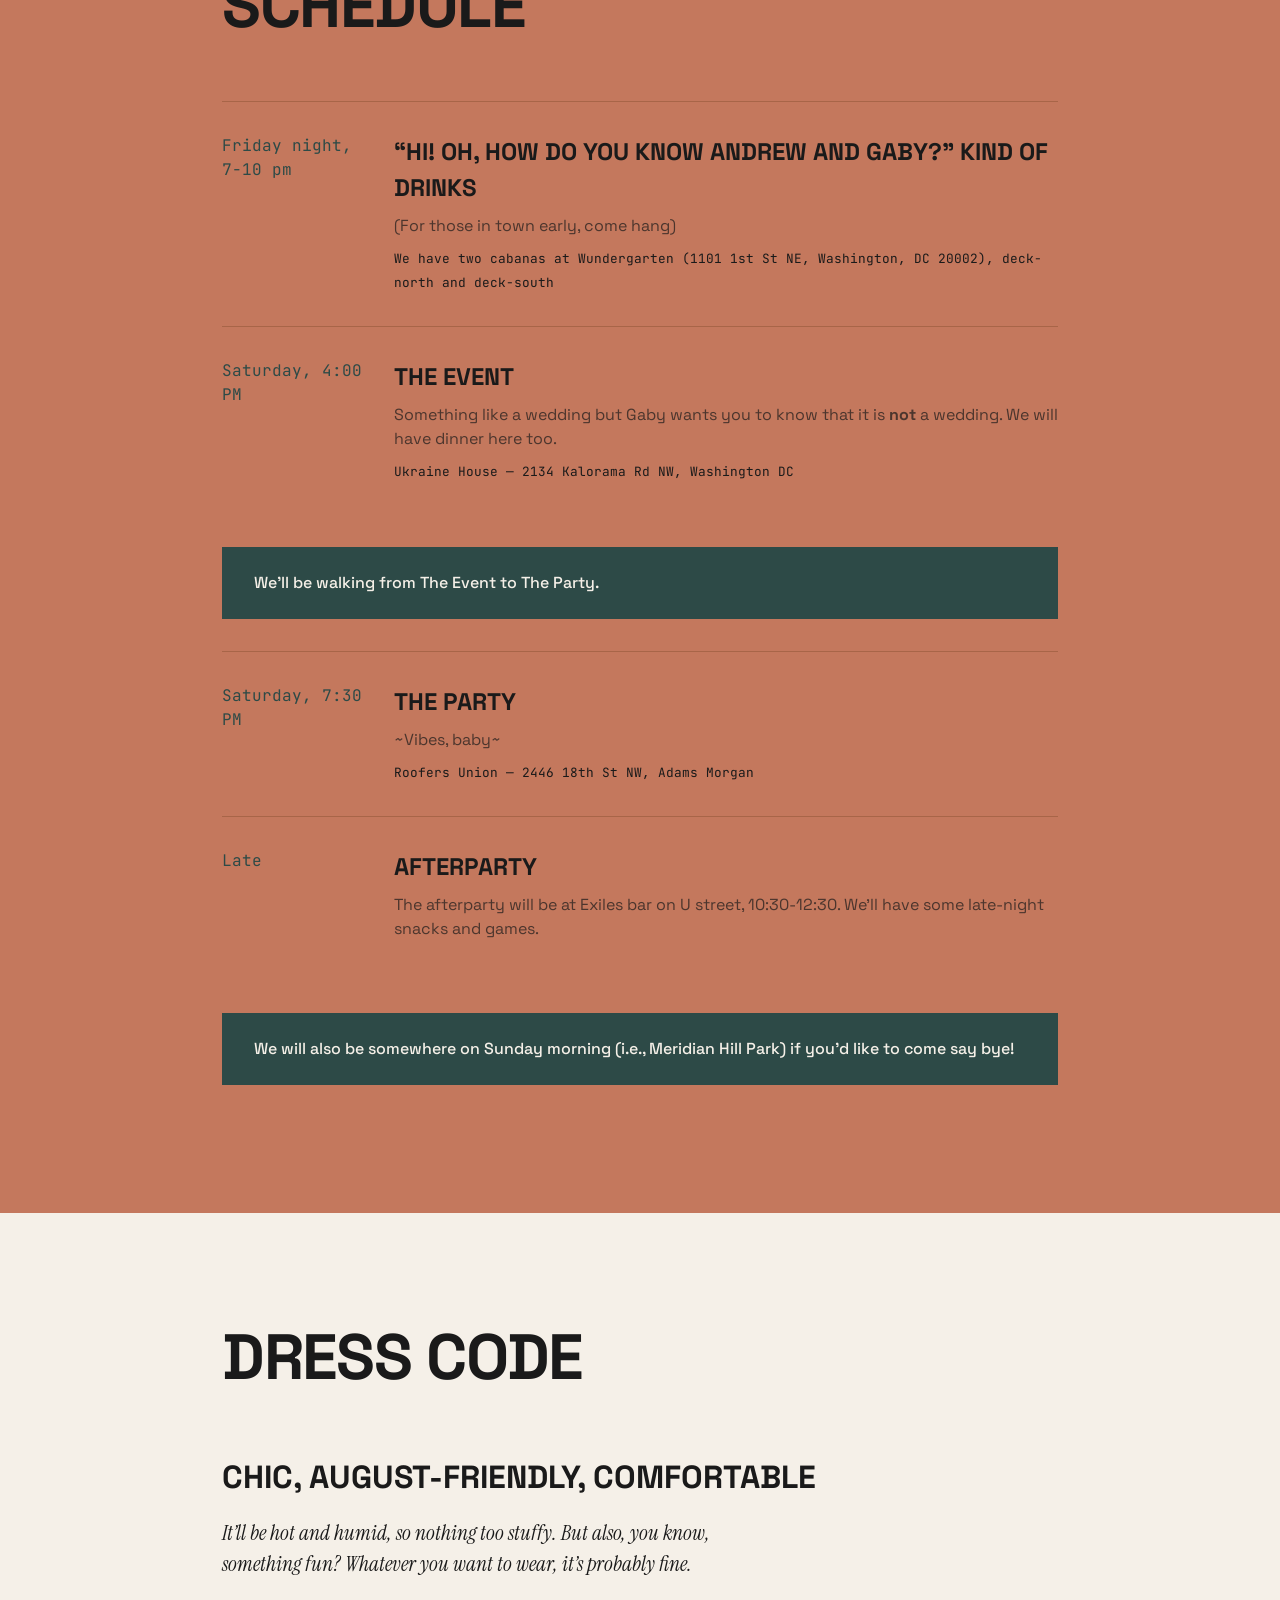
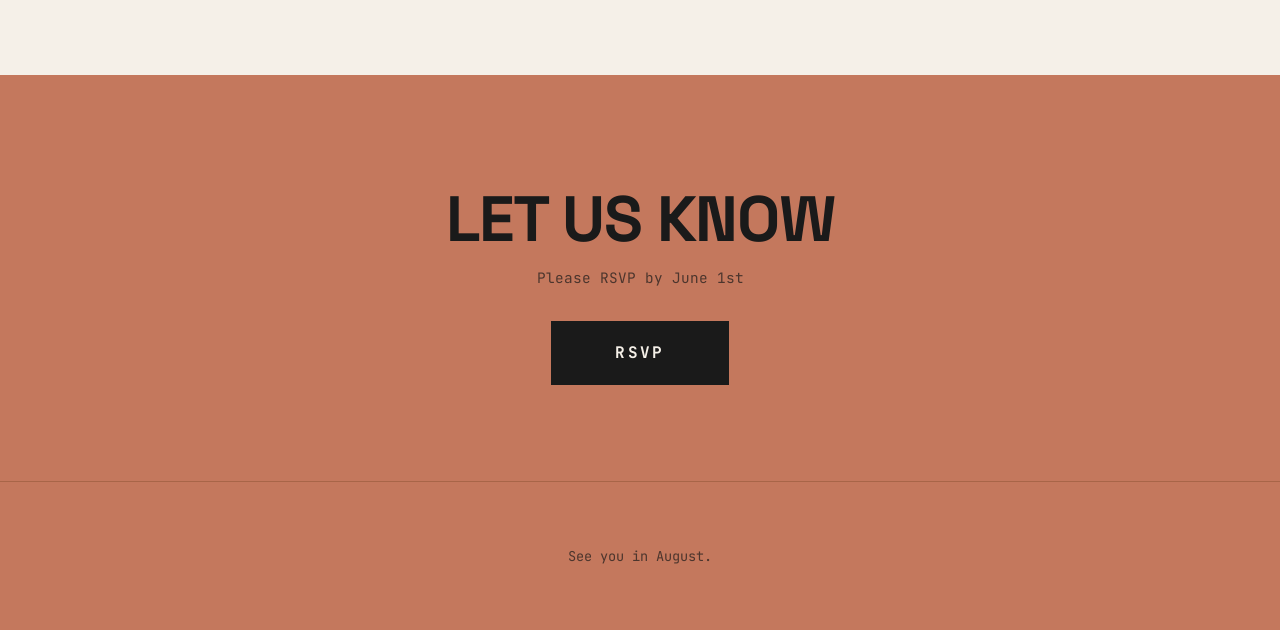
==== commit 38b3497b: "Update index.html" ====
--- a/index.html
+++ b/index.html
@@ -171,7 +171,7 @@
                 <span class="schedule-time">Late</span>
                 <div class="schedule-event">
                     <h3>Afterparty</h3>
-                    <p>Something will be figured out, don&rsquo;t you worry.</p>
+                    <p>The afterparty will be at Exiles bar on U street, 10:30-12:30. We'll have some late-night snacks and games.</p>
                 </div>
             </div>
 
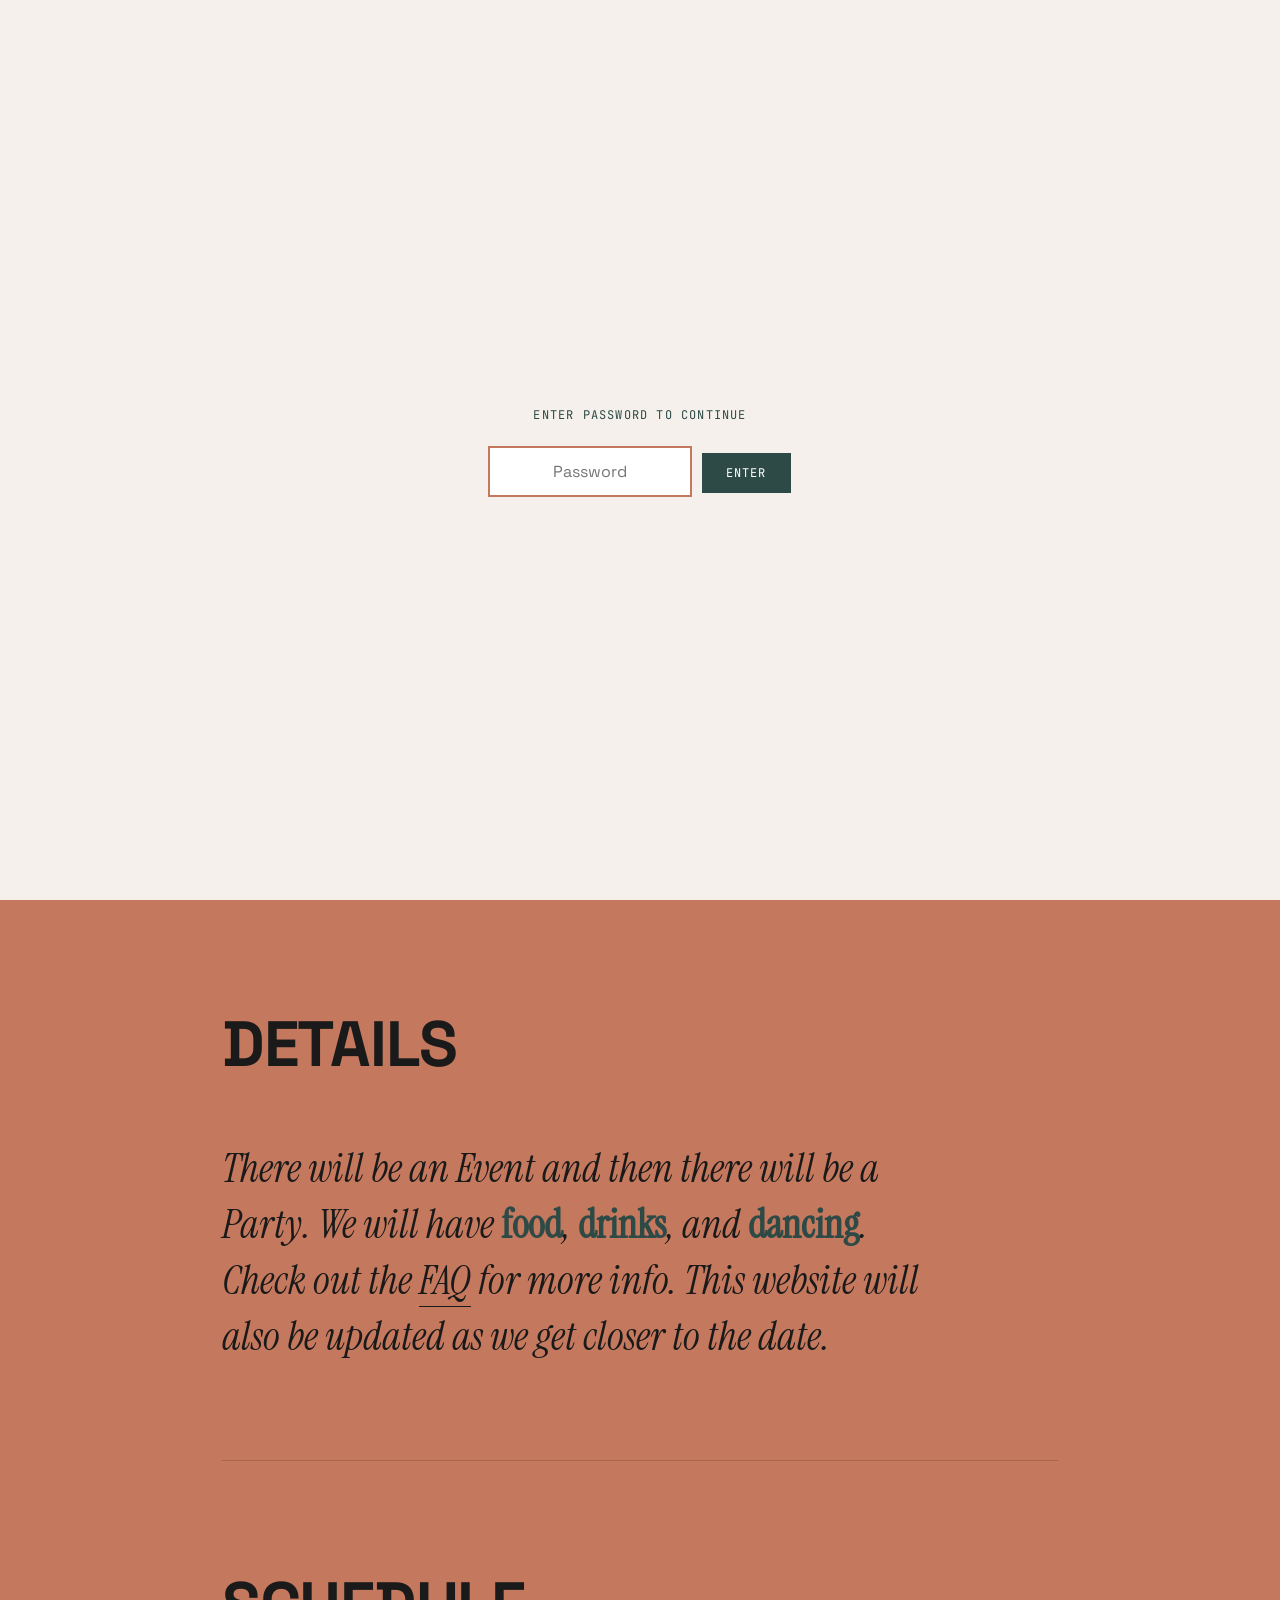
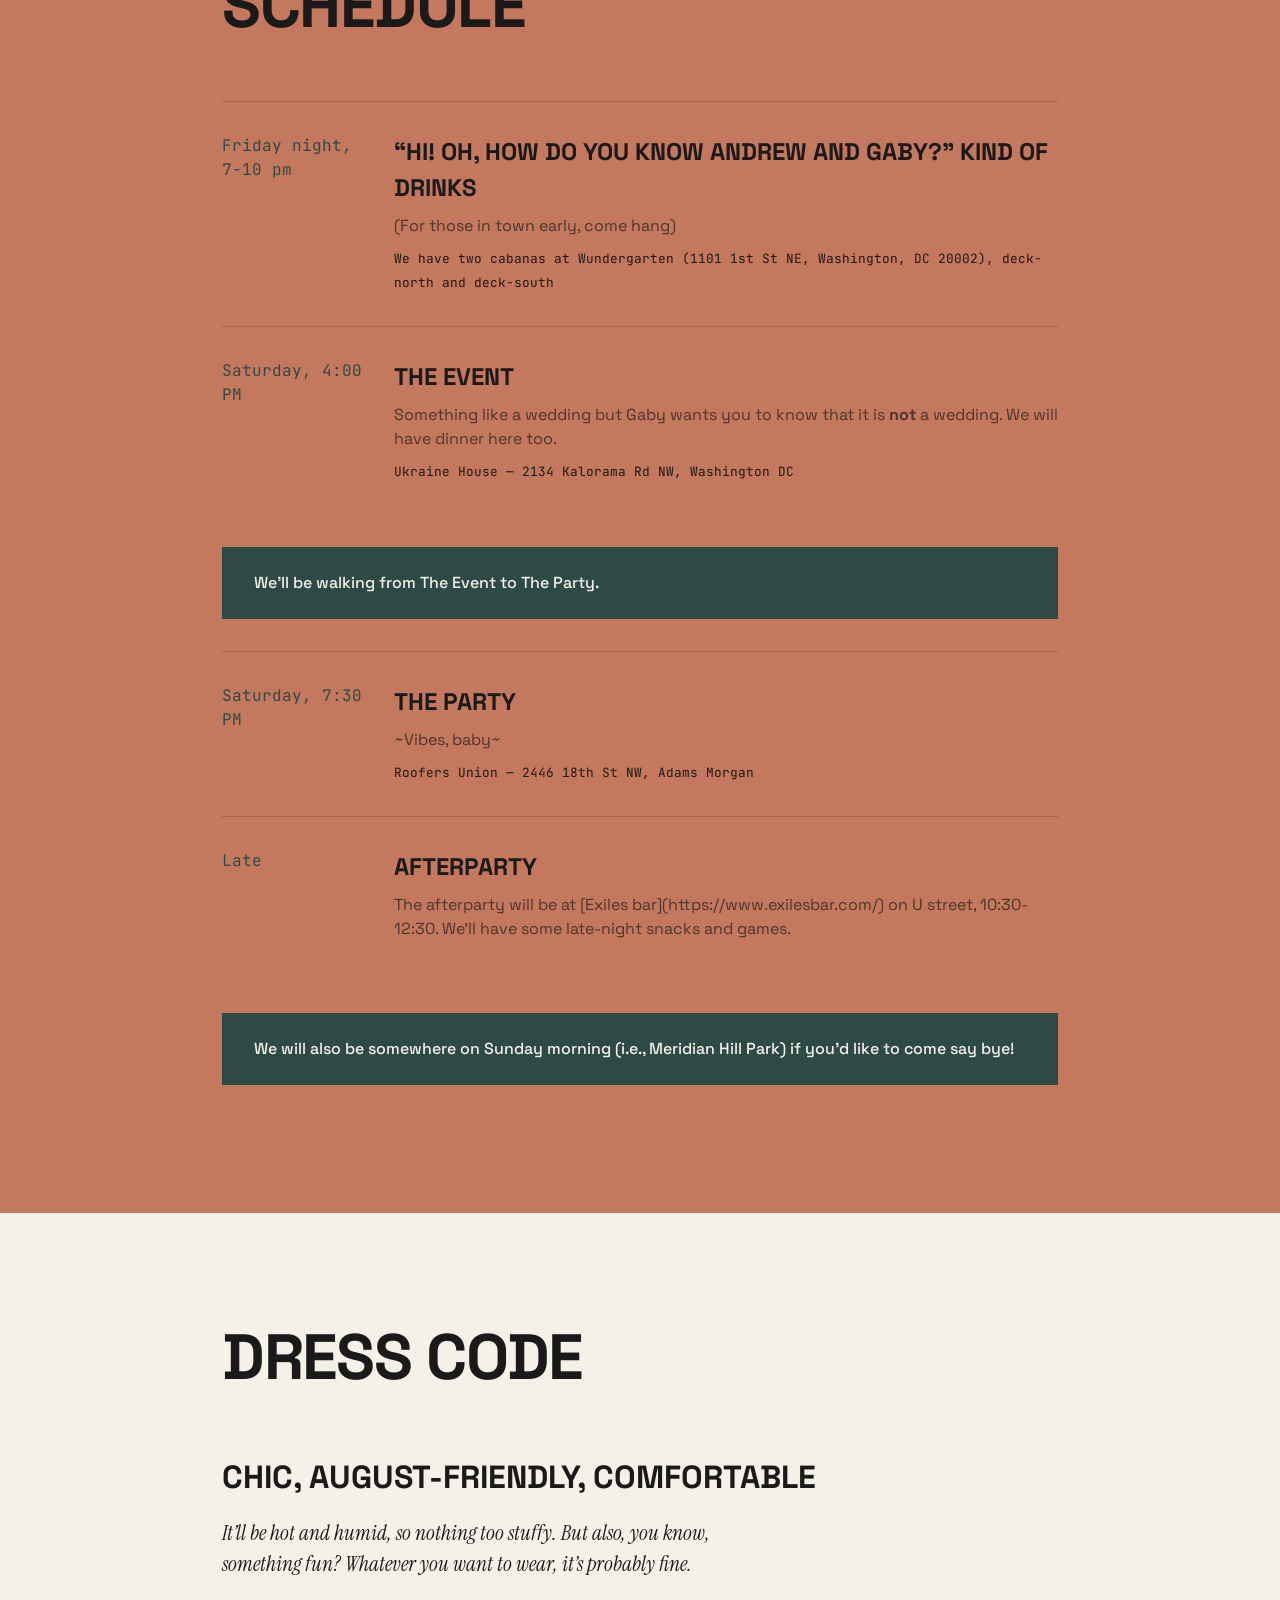
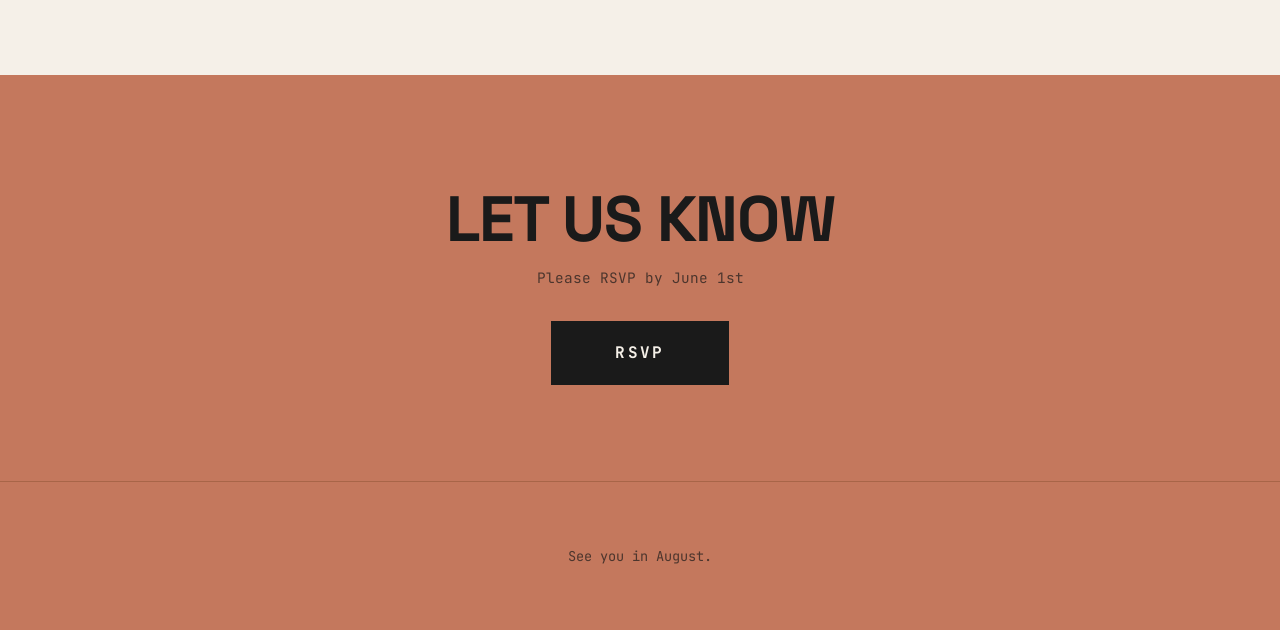
==== commit 5393d28b: "Update index.html" ====
--- a/index.html
+++ b/index.html
@@ -171,7 +171,7 @@
                 <span class="schedule-time">Late</span>
                 <div class="schedule-event">
                     <h3>Afterparty</h3>
-                    <p>The afterparty will be at Exiles bar on U street, 10:30-12:30. We'll have some late-night snacks and games.</p>
+                    <p>The afterparty will be at [Exiles bar](https://www.exilesbar.com/) on U street, 10:30-12:30. We'll have some late-night snacks and games.</p>
                 </div>
             </div>
 
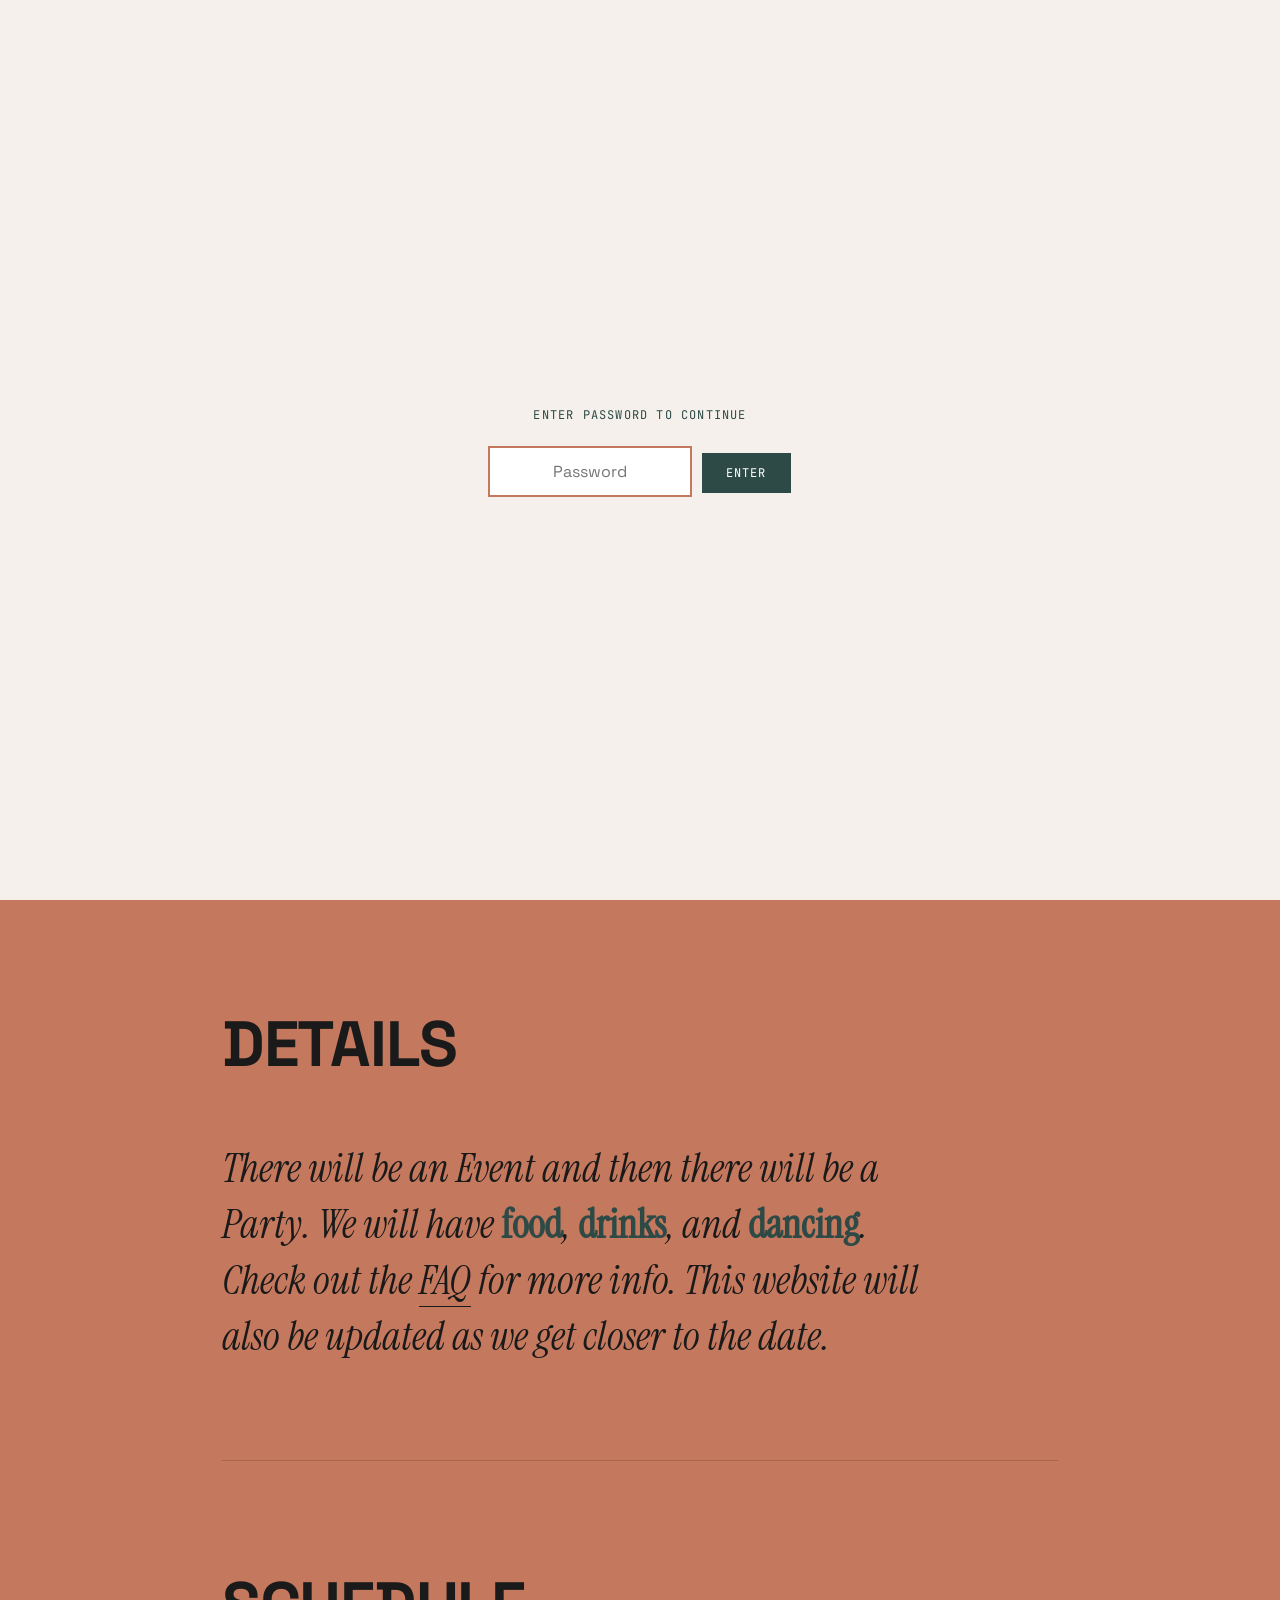
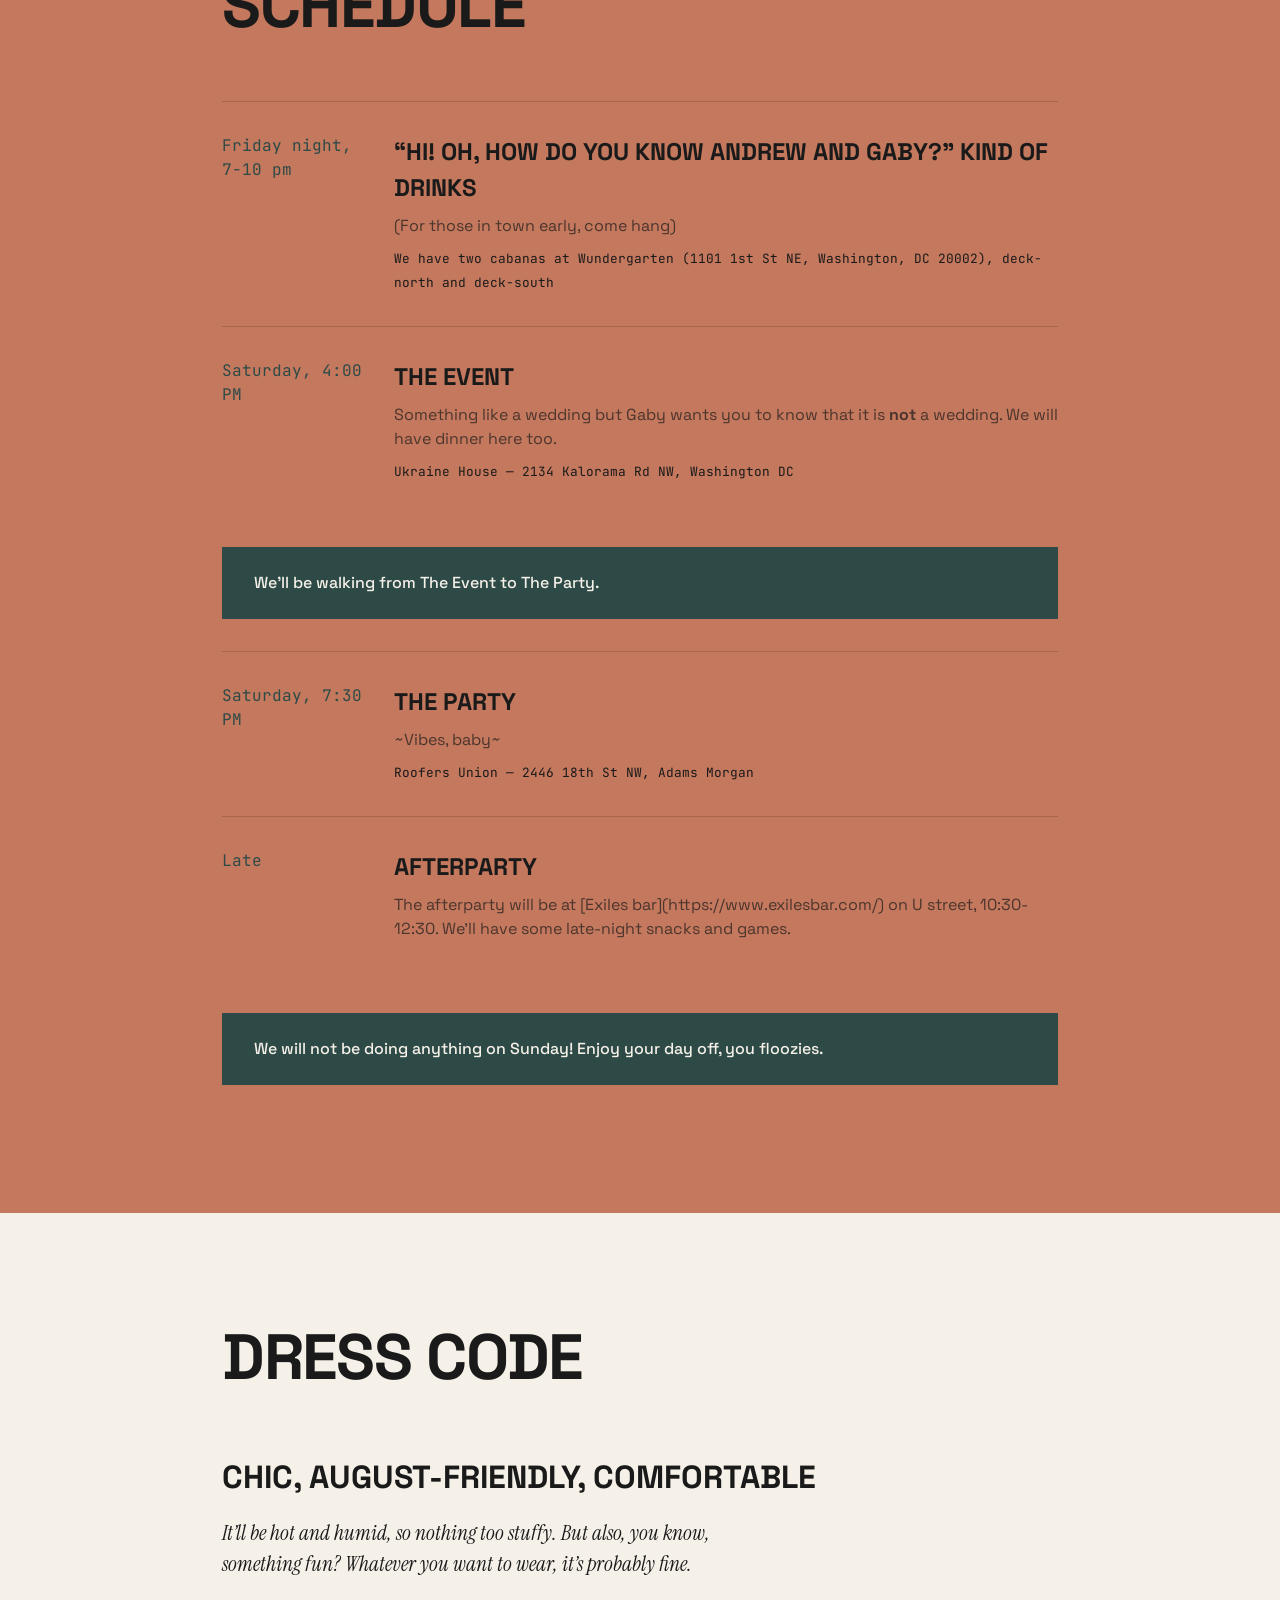
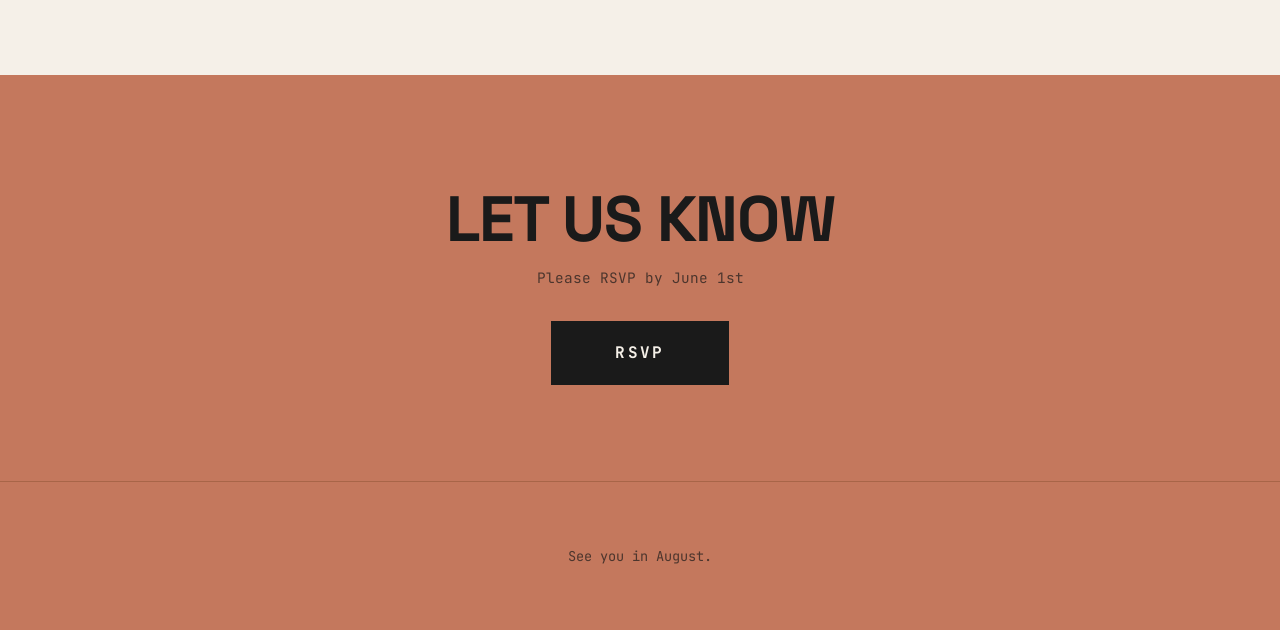
==== commit da2aa6c3: "Update index.html" ====
--- a/index.html
+++ b/index.html
@@ -176,7 +176,7 @@
             </div>
 
             <div class="callout">
-                We will also be somewhere on Sunday morning (i.e., Meridian Hill Park) if you&rsquo;d like to come say bye!
+                We will not be doing anything on Sunday! Enjoy your day off, you floozies.
             </div>
 
         </section>
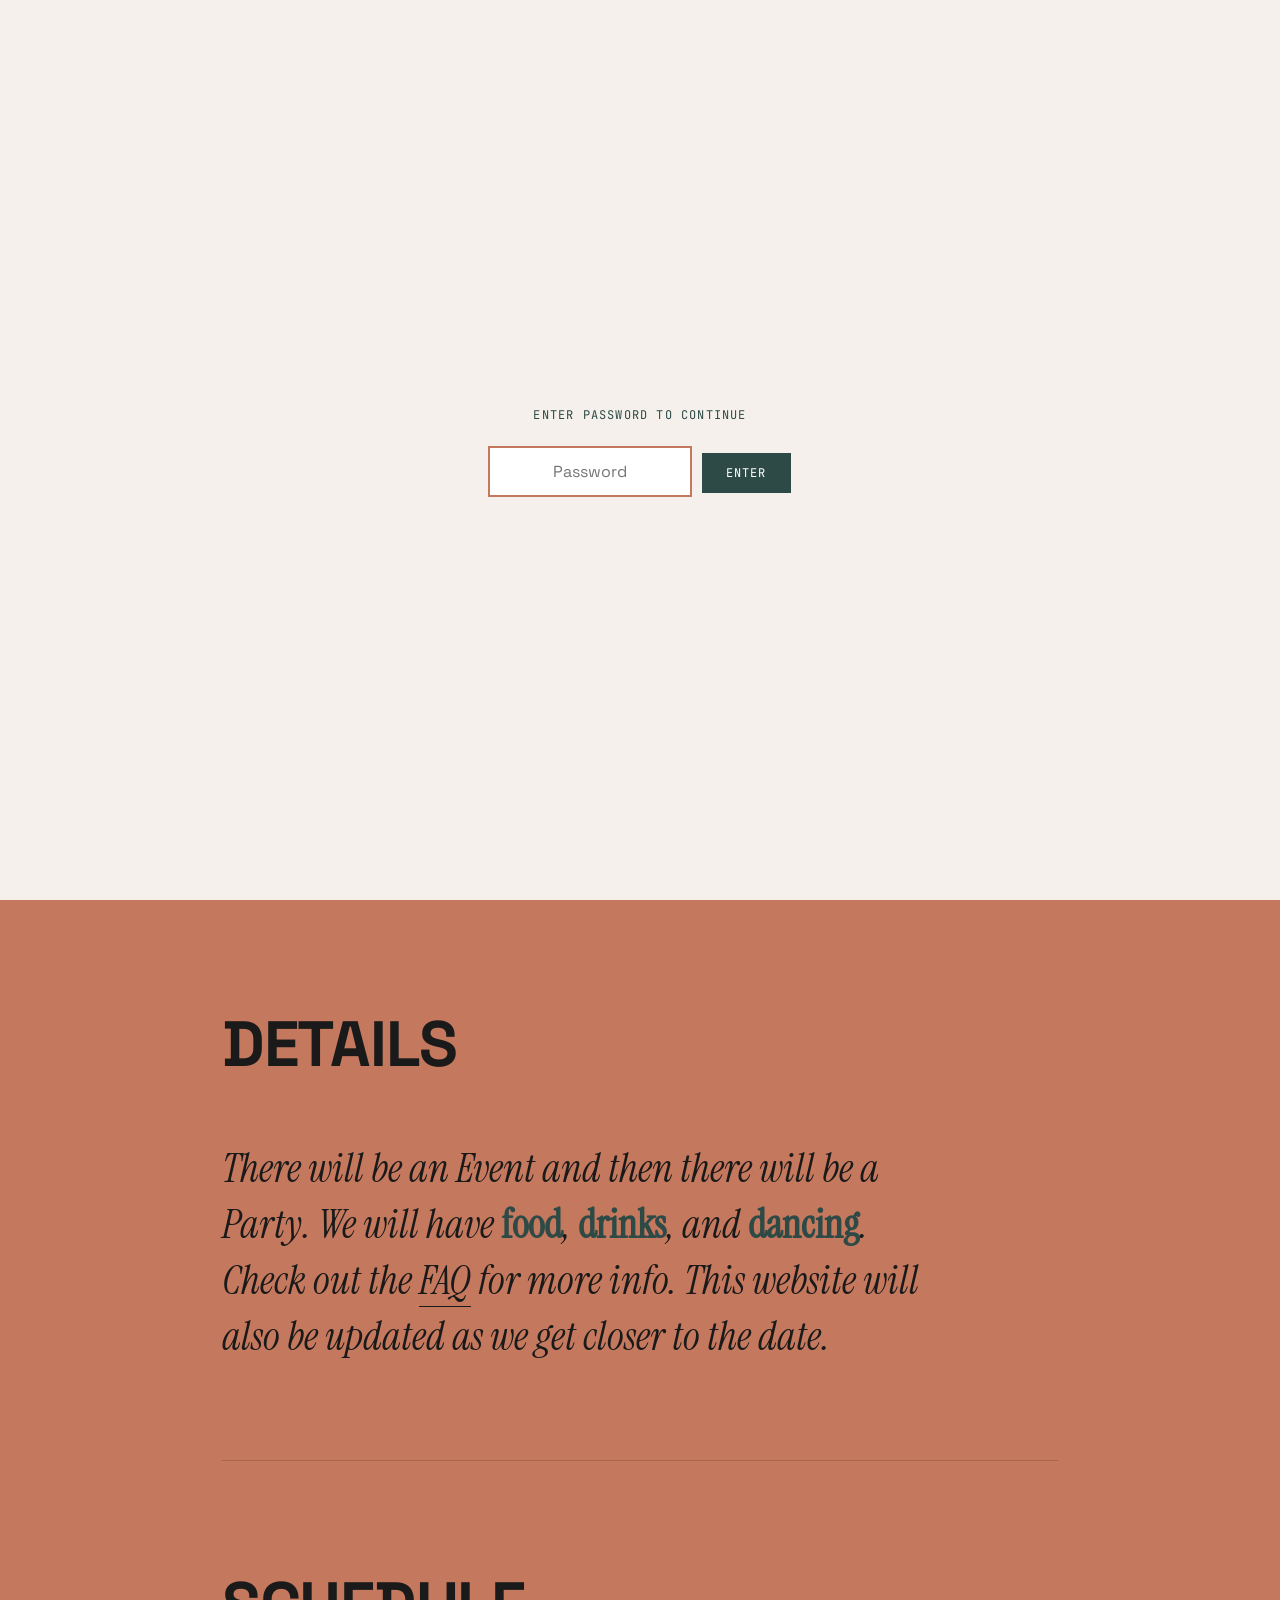
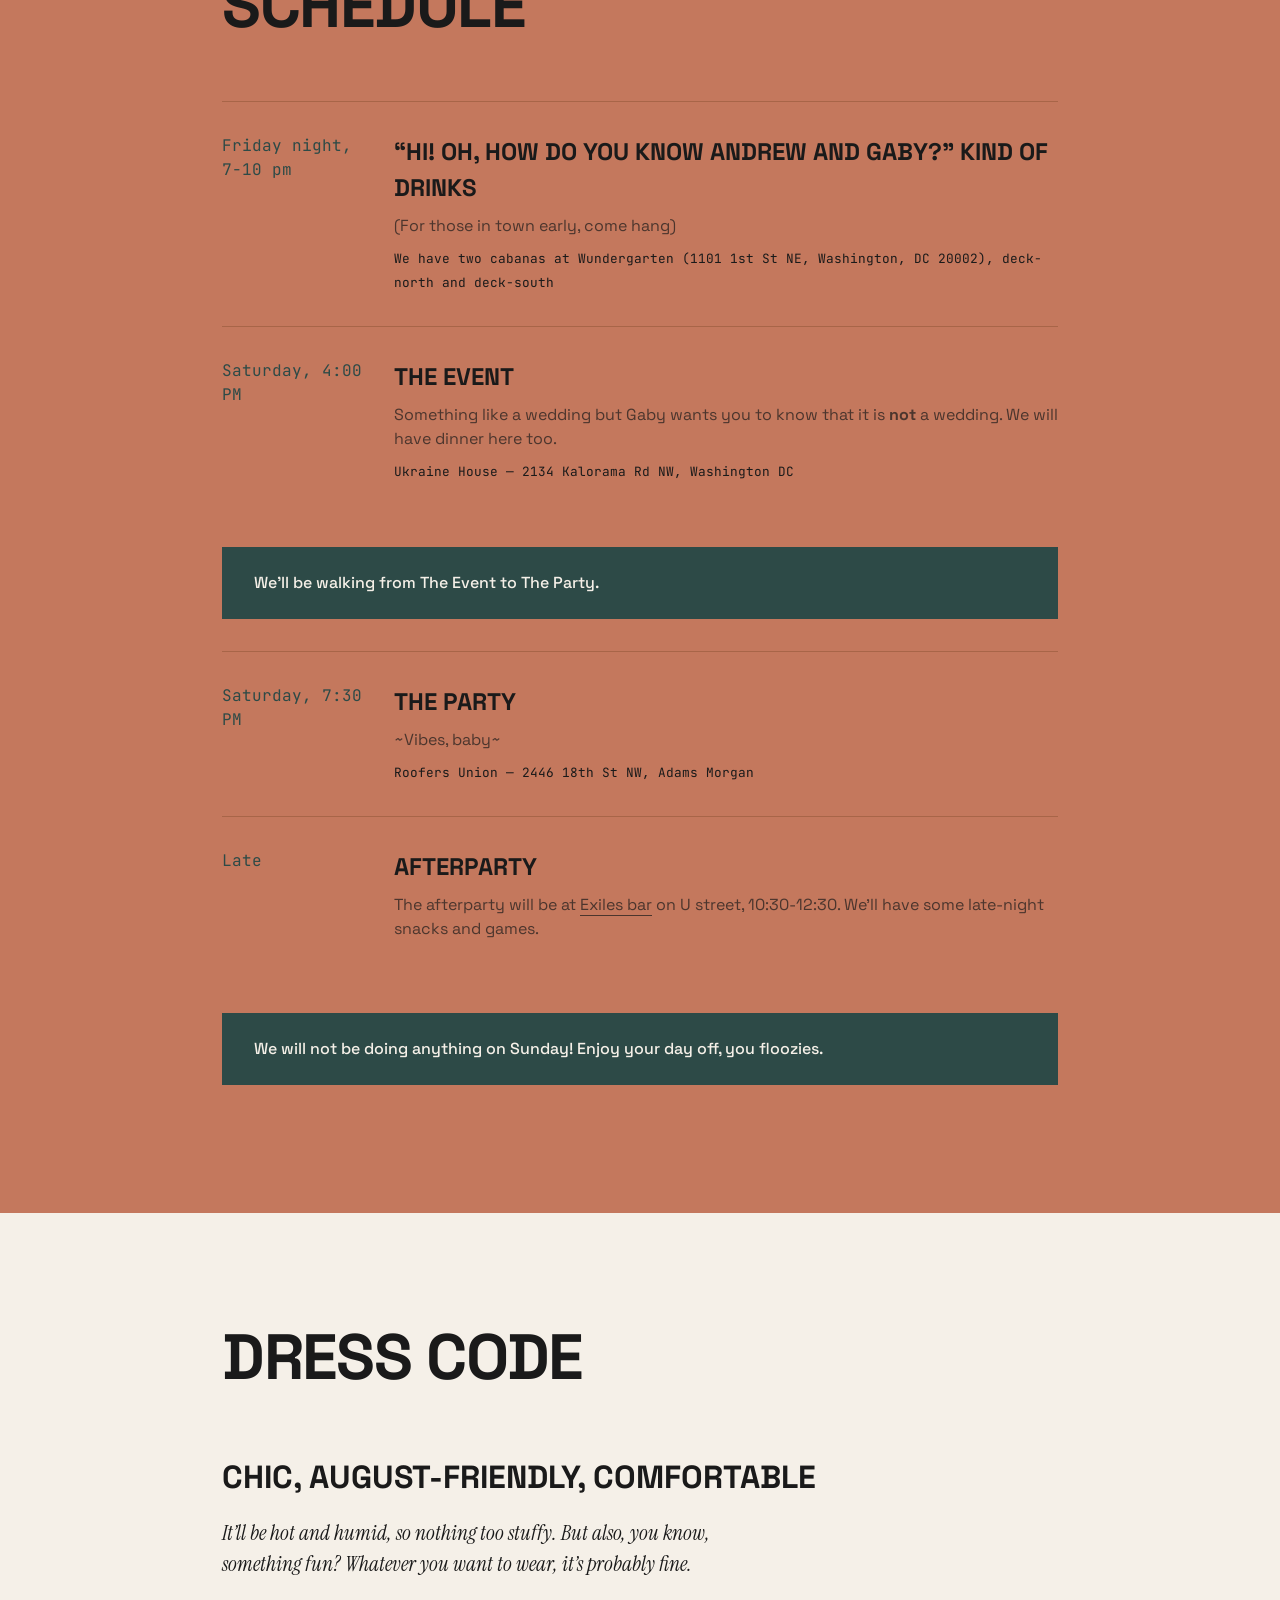
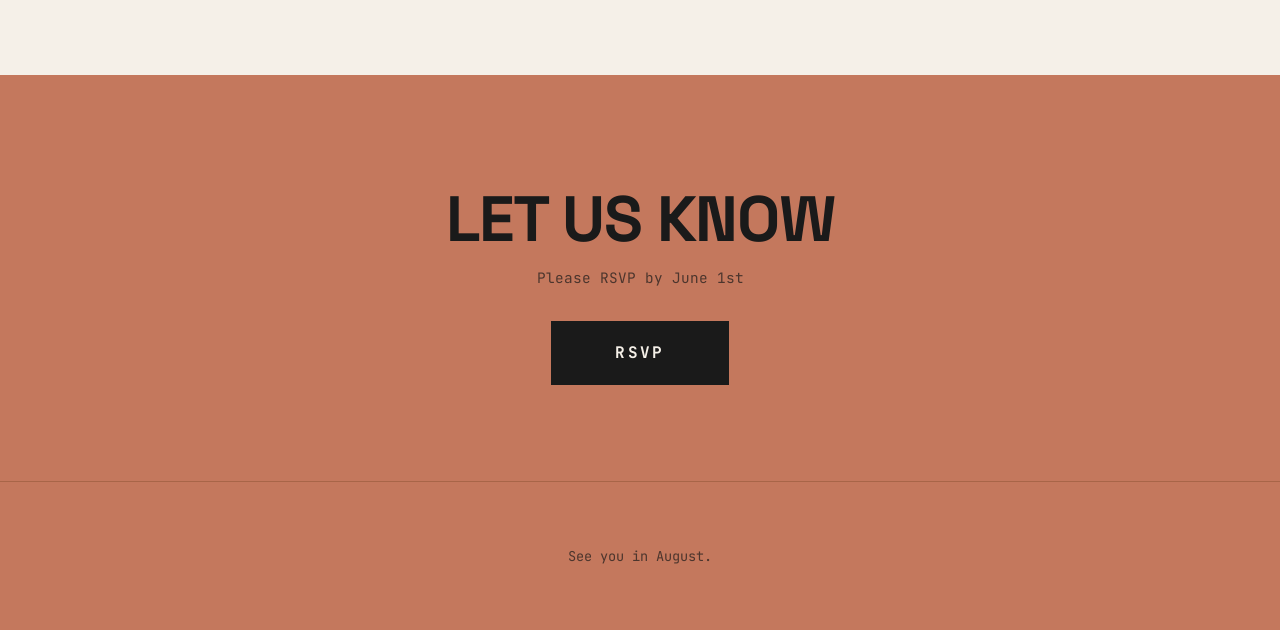
==== commit d1ee77b5: "Update index.html" ====
--- a/index.html
+++ b/index.html
@@ -171,7 +171,7 @@
                 <span class="schedule-time">Late</span>
                 <div class="schedule-event">
                     <h3>Afterparty</h3>
-                    <p>The afterparty will be at [Exiles bar](https://www.exilesbar.com/) on U street, 10:30-12:30. We'll have some late-night snacks and games.</p>
+                    <p>The afterparty will be at <a href="https://www.exilesbar.com/">Exiles bar</a> on U street, 10:30-12:30. We'll have some late-night snacks and games.</p>
                 </div>
             </div>
 
